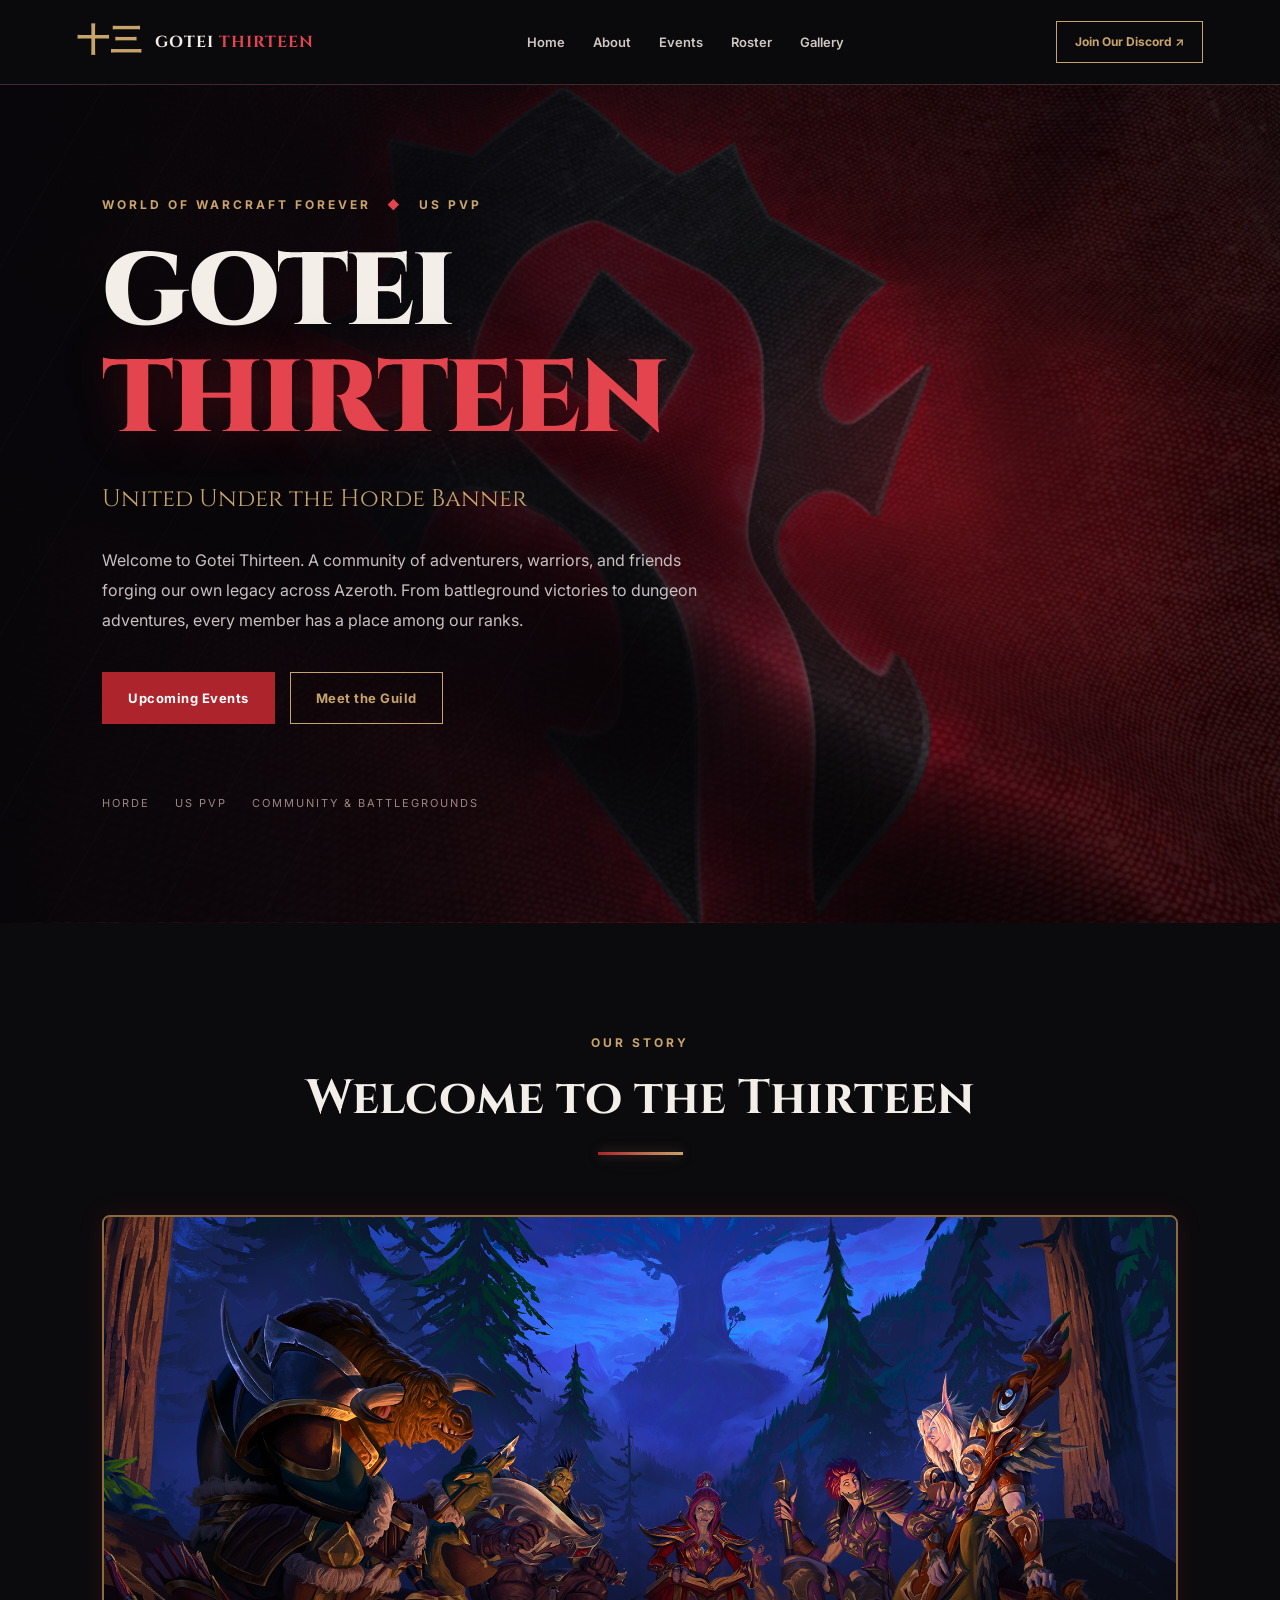
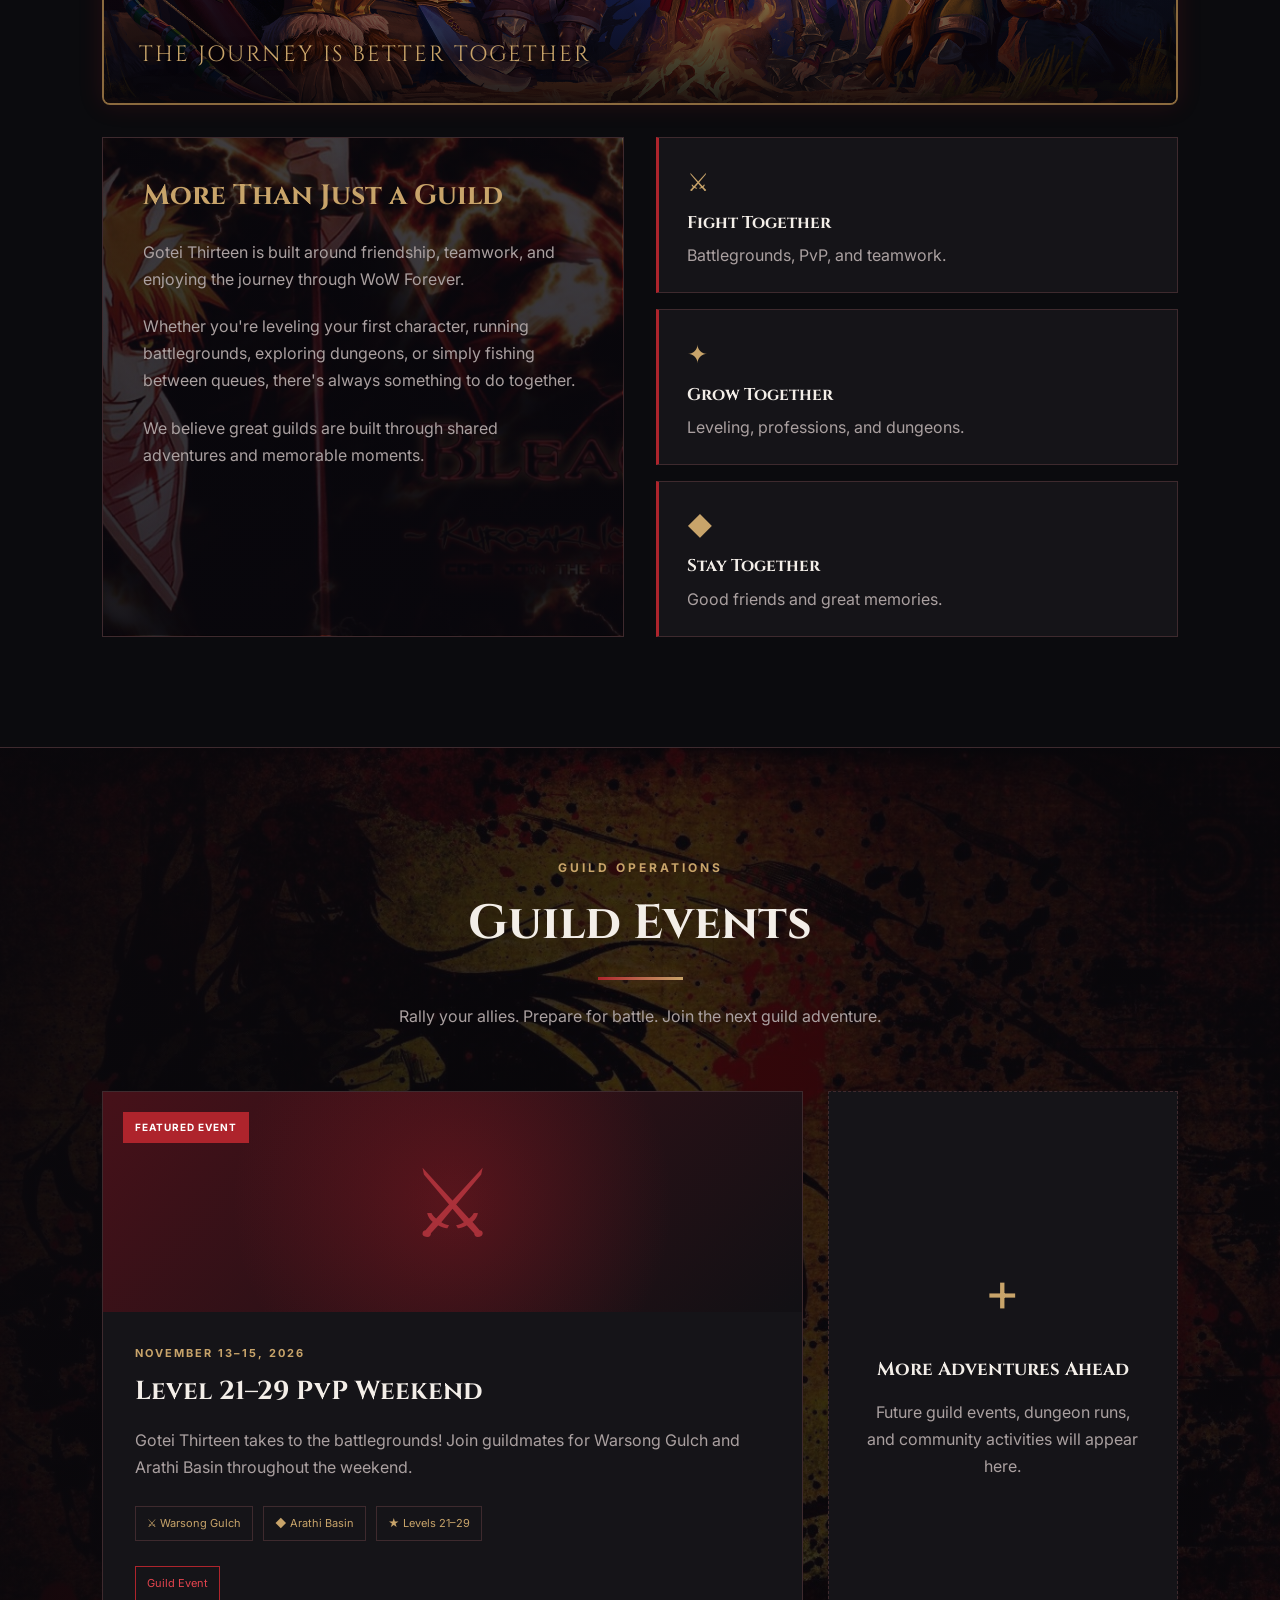
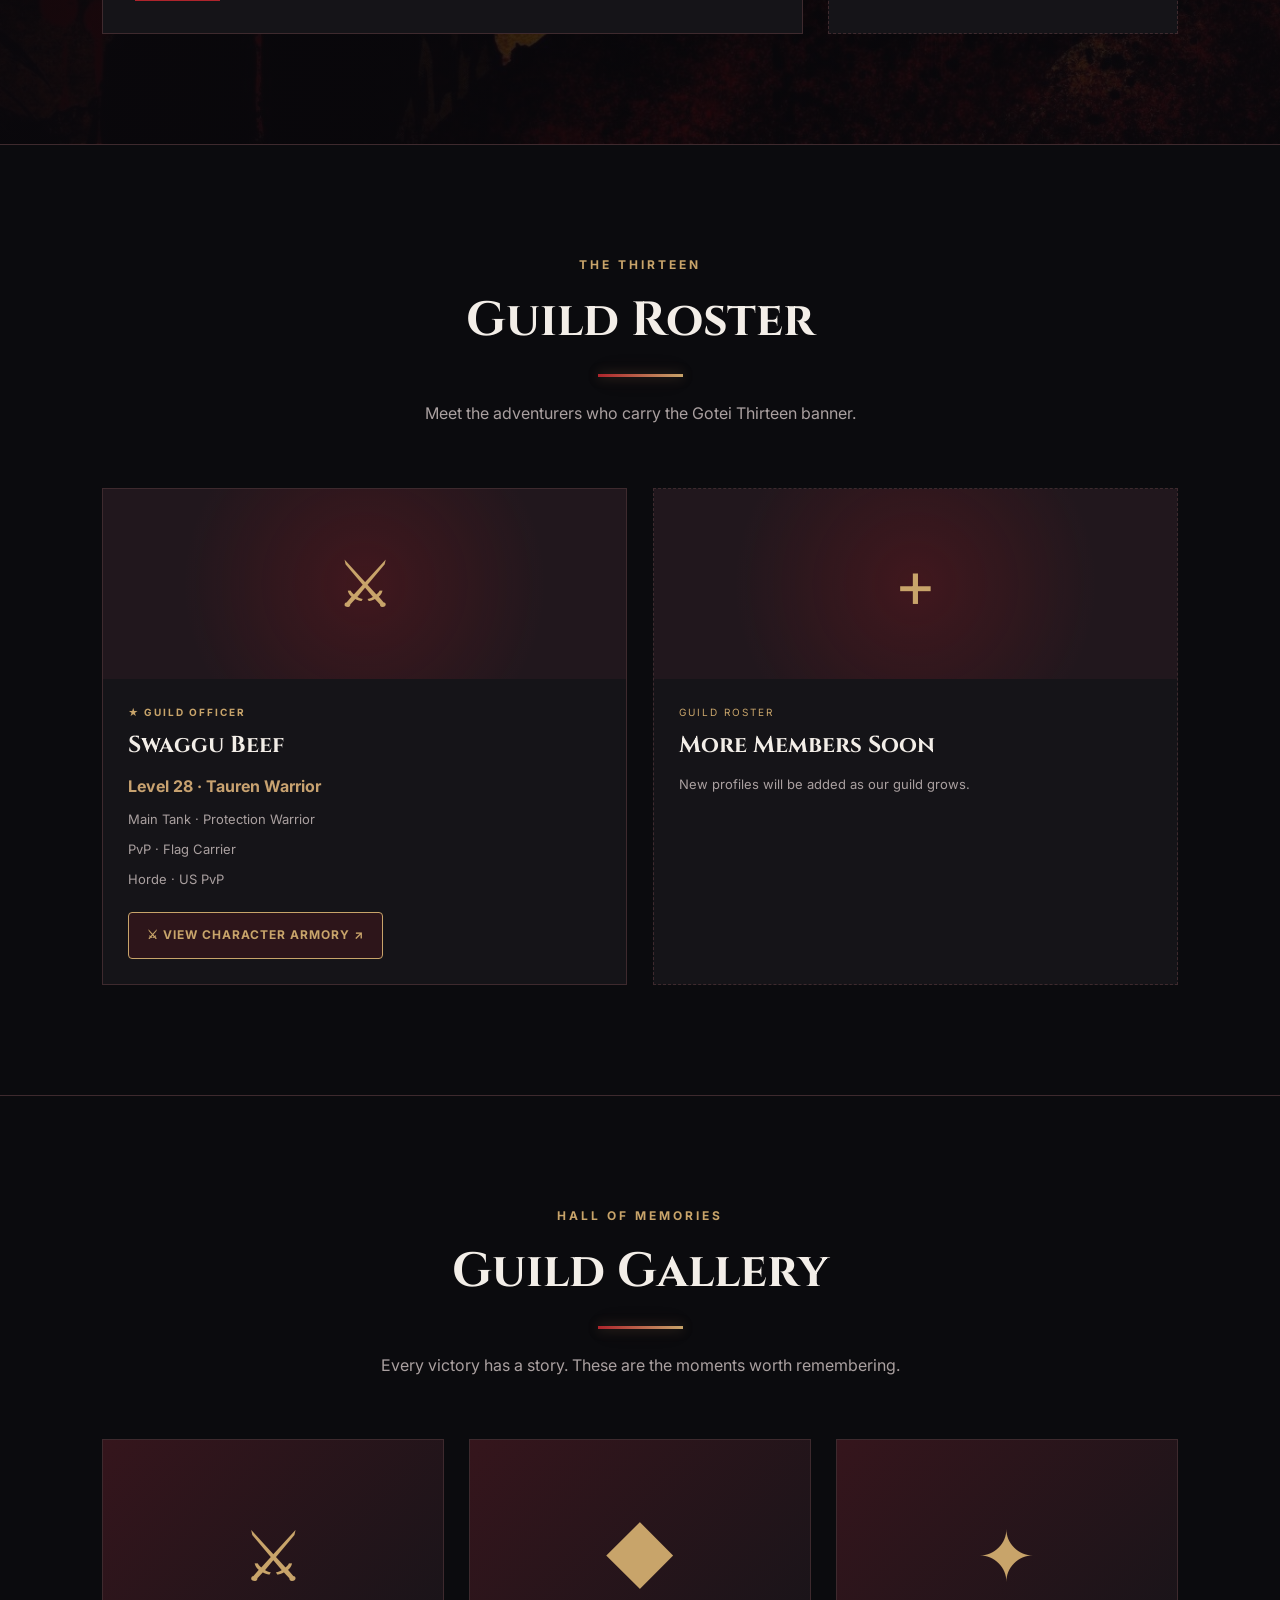
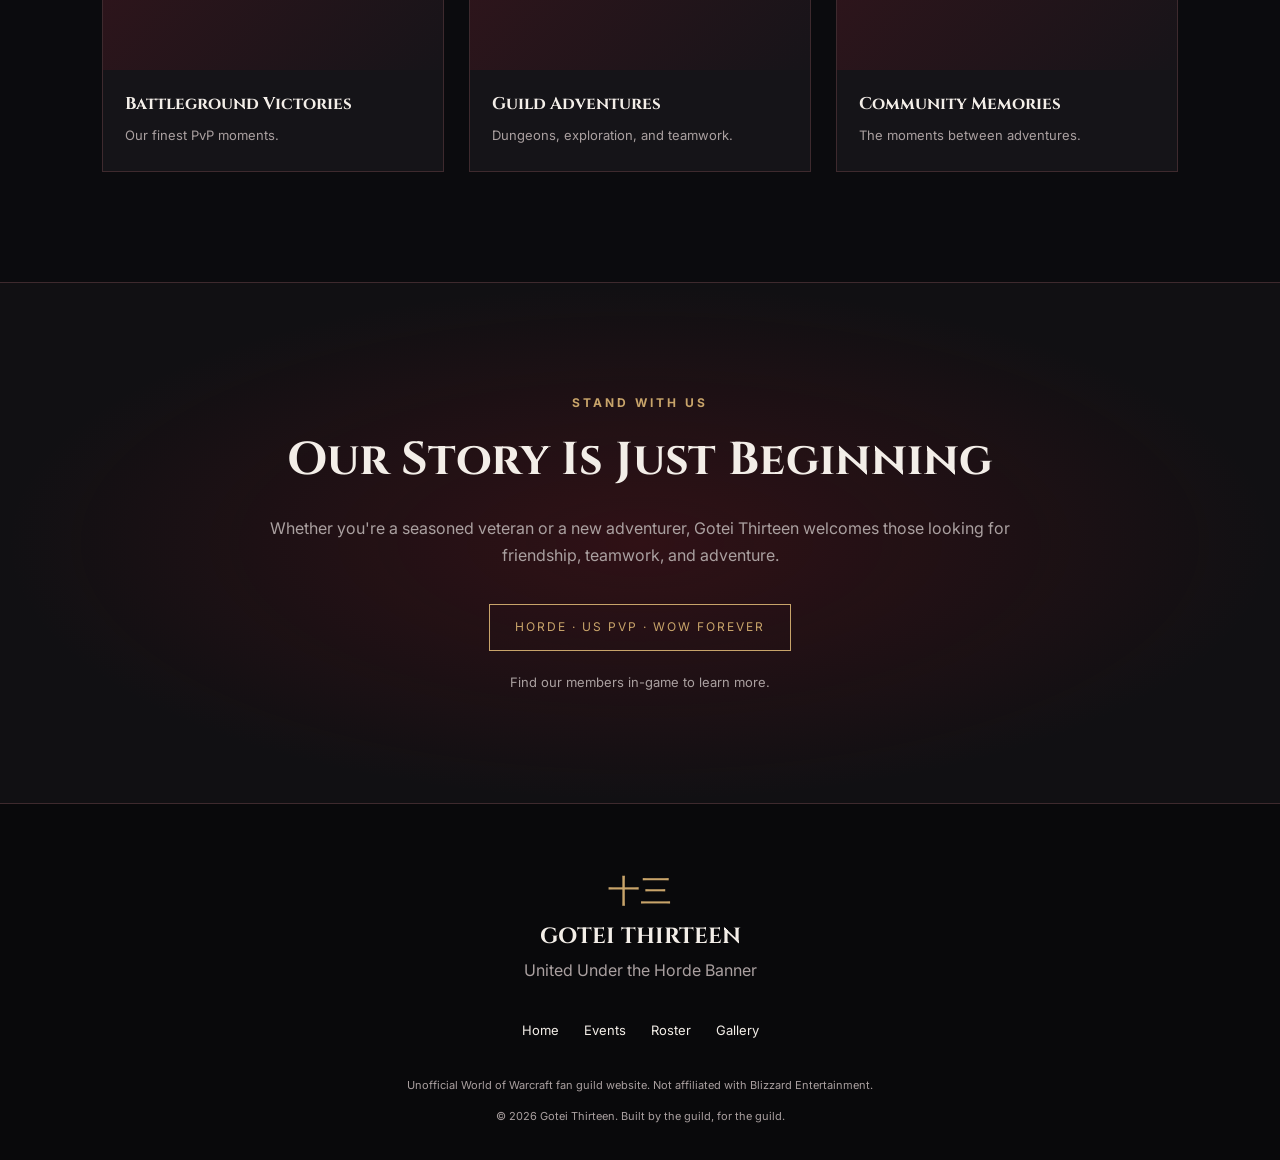
==== index.html @ 7c1036f2 "Initial Gotei Thirteen website prototype" ====
<!DOCTYPE html>
<html lang="en">
<head>
    <meta charset="UTF-8">
    <meta name="viewport" content="width=device-width, initial-scale=1.0">

    <title>Gotei Thirteen | WoW Forever Horde Guild</title>
    <meta name="description"
          content="Gotei Thirteen - a Horde community guild on WoW Forever US PvP.">

    <!-- Our custom styles -->
    <link rel="stylesheet" href="style.css">

    <!-- Our JavaScript -->
    <script src="script.js" defer></script>
</head>

<body>

    <!-- =========================
         NAVIGATION
    ========================== -->
    <header class="site-header">
        <nav class="navbar" aria-label="Main navigation">

            <a href="#home" class="guild-logo">
                <span class="logo-symbol">十三</span>
                <span>GOTEI <strong>THIRTEEN</strong></span>
            </a>

            <div class="nav-links">
                <a href="#home">Home</a>
                <a href="#about">About</a>
                <a href="#events">Events</a>
                <a href="#roster">Roster</a>
                <a href="#gallery">Gallery</a>
            </div>

           
<!-- Gotei Thirteen Discord invite -->
<a
    href="https://discord.gg/TaR9vDCaCD"
    class="nav-button"
    target="_blank"
    rel="noopener noreferrer"
>
    Join Our Discord ↗
</a>


        </nav>
    </header>


    <main>

        <!-- =========================
             HERO / WELCOME
        ========================== -->
        <section id="home" class="hero">

            <div class="hero-background"></div>
            <div class="hero-character"></div>

            <div class="hero-content">
                <p class="eyebrow">
                    WORLD OF WARCRAFT FOREVER
                    <span class="separator">◆</span>
                    US PVP
                </p>

                <h1>
                    GOTEI
                    <span>THIRTEEN</span>
                </h1>

                <p class="hero-subtitle">
                    United Under the Horde Banner
                </p>

                <p class="hero-description">
                    Welcome to Gotei Thirteen.

                    A community of adventurers, warriors,
                    and friends forging our own legacy
                    across Azeroth.

                    From battleground victories to dungeon
                    adventures, every member has a place
                    among our ranks.
                </p>

                <div class="hero-actions">
                    <a href="#events" class="button button-primary">
                        Upcoming Events
                    </a>

                    <a href="#roster" class="button button-outline">
                        Meet the Guild
                    </a>
                </div>

                <div class="hero-meta">
                    <span>HORDE</span>
                    <span>US PVP</span>
                    <span>COMMUNITY & BATTLEGROUNDS</span>
                </div>
            </div>

          

        </section>


        <!-- =========================
             ABOUT THE GUILD
        ========================== -->
        <section id="about" class="section about-section">

            <div class="section-heading">
                <p class="eyebrow">OUR STORY</p>
                <h2>Welcome to the Thirteen</h2>
                <div class="heading-line"></div>
            </div>

            <div class="about-layout">



<!-- Interactive Guild Artwork -->
<div class="about-artwork">

    <!-- Default image -->
    <img
        src="assets/images/guild-campfire.png"
        alt="Adventurers gathered around a campfire"
        class="artwork-default"
    >

    <!-- Image shown on hover -->
    <img
        src="assets/images/horde-warchief-throne.jpg"
        alt="Horde Warchief seated upon his throne"
        class="artwork-hover"
    >

    <
<!-- Guild motto changes when hovering over artwork -->
<div class="artwork-caption">

    <!-- Campfire message -->
    <span class="caption-default">
        THE JOURNEY IS BETTER TOGETHER
    </span>

    <!-- Warchief message -->
    <span class="caption-hover">
        ONE GUILD. ONE GOAL. BRING GLORY TO THE HORDE!
    </span>

</div>


</div>


                <div class="about-text">
                    <h3>More Than Just a Guild</h3>

                    <p>
                        Gotei Thirteen is built around
                        friendship, teamwork, and enjoying
                        the journey through WoW Forever.
                    </p>

                    <p>
                        Whether you're leveling your first
                        character, running battlegrounds,
                        exploring dungeons, or simply
                        fishing between queues, there's
                        always something to do together.
                    </p>

                    <p>
                        We believe great guilds are built
                        through shared adventures and
                        memorable moments.
                    </p>
                </div>

                <div class="guild-values">
                    <article class="value-card">
                        <span class="value-icon">⚔</span>
                        <h4>Fight Together</h4>
                        <p>Battlegrounds, PvP, and teamwork.</p>
                    </article>

                    <article class="value-card">
                        <span class="value-icon">✦</span>
                        <h4>Grow Together</h4>
                        <p>Leveling, professions, and dungeons.</p>
                    </article>

                    <article class="value-card">
                        <span class="value-icon">◆</span>
                        <h4>Stay Together</h4>
                        <p>Good friends and great memories.</p>
                    </article>
                </div>

            </div>
        </section>


        <!-- =========================
             GUILD EVENTS
        ========================== -->
        <section id="events" class="section events-section">

            <div class="section-heading">
                <p class="eyebrow">GUILD OPERATIONS</p>
                <h2>Guild Events</h2>
                <div class="heading-line"></div>

                <p>
                    Rally your allies. Prepare for battle.
                    Join the next guild adventure.
                </p>
            </div>

            <div class="events-grid">

                <article class="event-card featured-event">

                    <div class="event-image">
                        <span class="event-tag">FEATURED EVENT</span>
                        <span class="event-symbol">⚔</span>
                    </div>

                    <div class="event-details">
                        <p class="event-date">
                            NOVEMBER 13–15, 2026
                        </p>

                        <h3>Level 21–29 PvP Weekend</h3>

                        <p>
                            Gotei Thirteen takes to the
                            battlegrounds! Join guildmates
                            for Warsong Gulch and
                            Arathi Basin throughout
                            the weekend.
                        </p>

                        <div class="event-info">
                            <span>⚔ Warsong Gulch</span>
                            <span>◆ Arathi Basin</span>
                            <span>★ Levels 21–29</span>
                        </div>

                        <span class="event-status">
                            Guild Event
                        </span>
                    </div>

                </article>

                <article class="event-card future-event">
                    <div class="future-event-content">
                        <span class="future-icon">+</span>
                        <h3>More Adventures Ahead</h3>

                        <p>
                            Future guild events, dungeon
                            runs, and community activities
                            will appear here.
                        </p>
                    </div>
                </article>

            </div>
        </section>


        <!-- =========================
             GUILD ROSTER
        ========================== -->
        <section id="roster" class="section roster-section">

            <div class="section-heading">
                <p class="eyebrow">THE THIRTEEN</p>
                <h2>Guild Roster</h2>
                <div class="heading-line"></div>

                <p>
                    Meet the adventurers who carry
                    the Gotei Thirteen banner.
                </p>
            </div>

            <div class="roster-grid" id="roster-grid">

                
<!-- ======================================
     GUILD ROSTER - SWAGGU BEEF
====================================== -->

<article class="member-card warrior">

    <!-- Character portrait -->
    <div class="member-portrait">
        <span class="class-symbol">⚔</span>
    </div>

    <!-- Character information -->
    <div class="member-details">

        <!-- Guild rank -->
        <p class="member-rank">
            ★ GUILD OFFICER
        </p>

        <!-- Character name -->
        <h3>Swaggu Beef</h3>

        <!-- Character class -->
        <p class="member-class">
            Level 28 · Tauren Warrior
        </p>

        <!-- Guild role -->
        <p class="member-role">
            Main Tank · Protection Warrior
        </p>

        <!-- PvP specialty -->
        <p class="member-role">
            PvP · Flag Carrier
        </p>

        <!-- Server information -->
        <p class="member-server">
            Horde · US PvP
        </p>

        <!-- Official WoW Forever Armory -->
        <a
            href="https://worldofwarcraft.blizzard.com/en-us/forever/us/armory/character/swaggu-beef/"
            target="_blank"
            rel="noopener noreferrer"
            class="armory-button"
            aria-label="View Swaggu Beef on the WoW Forever Armory"
        >
            ⚔ View Character Armory ↗
        </a>

    </div>

</article>

                <!-- More guild members go here -->

                <article class="member-card placeholder-card">
                    <div class="member-portrait">
                        <span class="class-symbol">+</span>
                    </div>

                    <div class="member-details">
                        <p class="member-rank">GUILD ROSTER</p>
                        <h3>More Members Soon</h3>

                        <p class="member-role">
                            New profiles will be added
                            as our guild grows.
                        </p>
                    </div>
                </article>

            </div>
        </section>


        <!-- =========================
             SCREENSHOT GALLERY
        ========================== -->
        <section id="gallery" class="section gallery-section">

            <div class="section-heading">
                <p class="eyebrow">HALL OF MEMORIES</p>
                <h2>Guild Gallery</h2>
                <div class="heading-line"></div>

                <p>
                    Every victory has a story.
                    These are the moments worth remembering.
                </p>
            </div>

            <div class="gallery-grid">

                <div class="gallery-item">
                    <div class="gallery-placeholder">⚔</div>
                    <h3>Battleground Victories</h3>
                    <p>Our finest PvP moments.</p>
                </div>

                <div class="gallery-item">
                    <div class="gallery-placeholder">◆</div>
                    <h3>Guild Adventures</h3>
                    <p>Dungeons, exploration, and teamwork.</p>
                </div>

                <div class="gallery-item">
                    <div class="gallery-placeholder">✦</div>
                    <h3>Community Memories</h3>
                    <p>The moments between adventures.</p>
                </div>

            </div>
        </section>


        <!-- =========================
             COMMUNITY / JOIN
        ========================== -->
        <section id="community" class="community-section">

            <div class="community-content">

                <p class="eyebrow">STAND WITH US</p>

                <h2>Our Story Is Just Beginning</h2>

                <p>
                    Whether you're a seasoned veteran or
                    a new adventurer, Gotei Thirteen
                    welcomes those looking for
                    friendship, teamwork, and adventure.
                </p>

                <div class="community-badge">
                    HORDE · US PVP · WOW FOREVER
                </div>

                <p class="community-note">
                    Find our members in-game to learn more.
                </p>

            </div>
        </section>

    </main>


    <!-- =========================
         FOOTER
    ========================== -->
    <footer class="site-footer">

        <div class="footer-brand">
            <span class="logo-symbol">十三</span>
            <h3>GOTEI THIRTEEN</h3>
            <p>United Under the Horde Banner</p>
        </div>

        <div class="footer-links">
            <a href="#home">Home</a>
            <a href="#events">Events</a>
            <a href="#roster">Roster</a>
            <a href="#gallery">Gallery</a>
        </div>

        <p class="footer-disclaimer">
            Unofficial World of Warcraft fan guild website.
            Not affiliated with Blizzard Entertainment.
        </p>

        <p class="copyright">
            &copy; <span id="current-year">2026</span>
            Gotei Thirteen.
            Built by the guild, for the guild.
        </p>

    </footer>

</body>
</html>
---- style.css ----
/* =========================================
   GOTEI THIRTEEN — WEBSITE STYLES
   Classic Horde x Anime-inspired design
========================================= */

@import url('https://fonts.googleapis.com/css2?family=Cinzel:wght@400;600;700;900&family=Inter:wght@400;500;600;700&display=swap');

/* COLOR VARIABLES */
:root {
    --background: #0b0b0e;
    --surface: #151418;
    --surface-light: #201b20;
    --red: #ae242c;
    --red-bright: #e3444e;
    --red-dark: #4c1119;
    --gold: #c8a46a;
    --text: #f3eee8;
    --muted: #aaa0a0;
    --border: #3e2a2e;
}

* {
    margin: 0;
    padding: 0;
    box-sizing: border-box;
}

html {
    scroll-behavior: smooth;
    scroll-padding-top: 90px;
}

body {
    background: var(--background);
    color: var(--text);
    font-family: 'Inter', sans-serif;
    line-height: 1.7;
    overflow-x: hidden;
}

a {
    text-decoration: none;
    color: inherit;
}

h1, h2, h3, h4 {
    font-family: 'Cinzel', serif;
    line-height: 1.3;
}

p {
    color: var(--muted);
}

::selection {
    background: var(--red);
    color: white;
}

/* =========================================
   NAVIGATION
========================================= */

.site-header {
    position: sticky;
    top: 0;
    z-index: 100;
    background: rgba(11, 11, 14, 0.94);
    border-bottom: 1px solid var(--border);
    backdrop-filter: blur(14px);
}

.navbar {
    max-width: 1400px;
    margin: auto;
    min-height: 80px;
    padding: 15px 6%;
    display: flex;
    justify-content: space-between;
    align-items: center;
    gap: 25px;
}

.guild-logo {
    display: flex;
    align-items: center;
    gap: 12px;
    font-family: 'Cinzel', serif;
    font-weight: 700;
    letter-spacing: 1px;
    white-space: nowrap;
}

.guild-logo strong {
    color: var(--red-bright);
}

.logo-symbol {
    color: var(--gold);
    font-size: 32px;
}

.nav-links {
    display: flex;
    gap: 28px;
}

.nav-links a {
    font-size: 13px;
    font-weight: 600;
    color: #d1c7c4;
    transition: color 0.2s;
}

.nav-links a:hover,
.footer-links a:hover {
    color: var(--red-bright);
}

.nav-button {
    border: 1px solid var(--gold);
    color: var(--gold);
    padding: 10px 18px;
    font-size: 12px;
    font-weight: 700;
    transition: 0.2s;
    white-space: nowrap;
}

.nav-button:hover {
    background: var(--gold);
    color: #111;
}

/* =========================================
   HERO SECTION
========================================= */

.hero {
    min-height: 780px;
    position: relative;
    display: flex;
    align-items: center;
    padding: 110px 8%;
    isolation: isolate;
    overflow: hidden;
}

.hero-background {
    position: absolute;
    inset: 0;
    z-index: -2;
    background:
        radial-gradient(
            ellipse at 80% 45%,
            rgba(130, 19, 28, 0.28),
            transparent 50%
        ),
        linear-gradient(
            120deg,
            #100e13 10%,
            #2d1019 60%,
            #0a090c 100%
        );
}

.hero-background::after {
    content: "";
    position: absolute;
    inset: 0;
    background: repeating-linear-gradient(
        120deg,
        transparent 0,
        transparent 90px,
        rgba(255,255,255,0.015) 91px,
        transparent 92px
    );
}

/* Future character silhouette container */
.hero-character {
    position: absolute;
    right: 0;
    bottom: 0;
    width: 48%;
    height: 100%;
    opacity: 0.14;
    pointer-events: none;
    background: radial-gradient(
        ellipse at center,
        rgba(225, 38, 48, 0.5),
        transparent 65%
    );
    z-index: -1;
}

.hero-content {
    width: 100%;
    max-width: 800px;
    position: relative;
}

.eyebrow {
    color: var(--gold);
    font-size: 12px;
    font-weight: 700;
    letter-spacing: 3px;
    text-transform: uppercase;
}

.separator {
    color: var(--red-bright);
    padding: 0 10px;
}

.hero h1 {
    font-size: clamp(58px, 8vw, 118px);
    font-weight: 900;
    line-height: 1.05;
    margin: 24px 0;
    letter-spacing: -2px;
}

.hero h1 span {
    display: block;
    color: var(--red-bright);
    text-shadow: 0 0 45px rgba(170, 25, 35, 0.35);
}

.hero-subtitle {
    font-family: 'Cinzel', serif;
    font-size: clamp(17px, 2vw, 24px);
    color: var(--gold);
    margin-bottom: 25px;
}

.hero-description {
    max-width: 620px;
    font-size: 16px;
    line-height: 1.9;
    color: #c9bfc0;
}

.hero-actions {
    display: flex;
    flex-wrap: wrap;
    gap: 15px;
    margin-top: 36px;
}

.button {
    display: inline-block;
    padding: 14px 25px;
    font-weight: 700;
    font-size: 13px;
    letter-spacing: 0.5px;
    transition: all 0.25s;
}

.button-primary {
    background: var(--red);
    color: white;
    border: 1px solid var(--red);
}

.button-primary:hover {
    background: var(--red-bright);
    transform: translateY(-3px);
}

.button-outline {
    border: 1px solid var(--gold);
    color: var(--gold);
}

.button-outline:hover {
    background: var(--gold);
    color: #111;
    transform: translateY(-3px);
}

.hero-meta {
    display: flex;
    flex-wrap: wrap;
    gap: 25px;
    margin-top: 70px;
    font-size: 11px;
    letter-spacing: 2px;
    color: #9e8585;
}

.hero-scroll {
    position: absolute;
    bottom: 30px;
    right: 6%;
    font-size: 10px;
    letter-spacing: 2px;
    color: var(--gold);
}

/* =========================================
   GLOBAL SECTIONS
========================================= */

.section {
    padding: 110px 8%;
    max-width: 1600px;
    margin: auto;
}

.section-heading {
    text-align: center;
    max-width: 750px;
    margin: 0 auto 60px;
}

.section-heading h2 {
    font-size: clamp(30px, 4vw, 48px);
    margin: 15px 0;
}

.heading-line {
    width: 85px;
    height: 3px;
    margin: 22px auto;
    background: linear-gradient(
        to right,
        var(--red),
        var(--gold)
    );
}

.section-heading > p:last-child {
    line-height: 1.8;
}

/* =========================================
   ABOUT
========================================= */

.about-layout {
    display: grid;
    grid-template-columns: 1fr 1fr;
    gap: 65px;
    align-items: center;
}

.about-text h3 {
    font-size: 28px;
    color: var(--gold);
    margin-bottom: 24px;
}

.about-text p {
    margin-bottom: 20px;
}

.guild-values {
    display: grid;
    gap: 16px;
}

.value-card {
    background: var(--surface);
    border: 1px solid var(--border);
    border-left: 3px solid var(--red);
    padding: 23px 28px;
    transition: 0.2s;
}

.value-card:hover {
    background: var(--surface-light);
    transform: translateX(5px);
}

.value-icon {
    color: var(--gold);
    font-size: 25px;
}

.value-card h4 {
    margin: 8px 0;
    font-size: 17px;
}

/* =========================================
   EVENTS
========================================= */

.events-section {
    border-top: 1px solid var(--border);
}

.events-grid {
    display: grid;
    grid-template-columns: 2fr 1fr;
    gap: 25px;
}

.event-card {
    overflow: hidden;
    border: 1px solid var(--border);
    background: var(--surface);
    transition: 0.25s;
}

.event-card:hover {
    border-color: var(--red);
    transform: translateY(-4px);
}

.event-image {
    min-height: 220px;
    display: flex;
    justify-content: center;
    align-items: center;
    position: relative;
    background:
        radial-gradient(
            circle,
            rgba(190,30,40,0.3),
            transparent 60%
        ),
        linear-gradient(135deg, #461119, #111014);
}

.event-symbol {
    font-size: 95px;
    color: var(--red-bright);
    opacity: 0.6;
}

.event-tag {
    position: absolute;
    top: 20px;
    left: 20px;
    background: var(--red);
    padding: 7px 12px;
    font-size: 10px;
    font-weight: 700;
    letter-spacing: 1px;
    color: white;
}

.event-details {
    padding: 32px;
}

.event-date {
    color: var(--gold);
    font-size: 11px;
    letter-spacing: 2px;
    font-weight: 700;
}

.event-details h3 {
    margin: 12px 0 18px;
    font-size: 26px;
}

.event-info {
    display: flex;
    flex-wrap: wrap;
    gap: 10px;
    margin: 25px 0;
}

.event-info span,
.event-status {
    display: inline-block;
    padding: 7px 11px;
    border: 1px solid var(--border);
    color: var(--gold);
    font-size: 11px;
}

.event-status {
    border-color: var(--red);
    color: var(--red-bright);
}

.future-event {
    min-height: 350px;
    display: flex;
    align-items: center;
    justify-content: center;
    text-align: center;
    padding: 35px;
    border-style: dashed;
}

.future-icon {
    display: block;
    font-size: 55px;
    color: var(--gold);
    margin-bottom: 20px;
}

.future-event h3 {
    margin-bottom: 16px;
}

/* =========================================
   ROSTER
========================================= */

.roster-section {
    border-top: 1px solid var(--border);
}

.roster-grid {
    display: grid;
    grid-template-columns: repeat(
        auto-fit,
        minmax(min(100%, 290px), 1fr)
    );
    gap: 25px;
}

.member-card {
    background: var(--surface);
    border: 1px solid var(--border);
    overflow: hidden;
    transition: 0.25s;
}

.member-card:hover {
    border-color: var(--gold);
    transform: translateY(-5px);
}

.member-portrait {
    height: 190px;
    display: flex;
    align-items: center;
    justify-content: center;
    background:
        radial-gradient(
            circle,
            rgba(160,24,30,0.25),
            transparent 65%
        ),
        #21171d;
}

.class-symbol {
    font-size: 65px;
    color: var(--gold);
}

.member-details {
    padding: 25px;
}

.member-rank {
    font-size: 10px;
    letter-spacing: 2px;
    color: var(--gold);
    margin-bottom: 10px;
}

.member-details h3 {
    font-size: 23px;
    margin-bottom: 12px;
}

.member-class {
    color: #c8a270;
    font-weight: 700;
}

.member-role,
.member-server {
    font-size: 13px;
    margin-top: 8px;
}

.armory-pending {
    display: inline-block;
    margin-top: 22px;
    padding-top: 15px;
    border-top: 1px solid var(--border);
    color: var(--red-bright);
    font-size: 12px;
}

.placeholder-card {
    border-style: dashed;
}

/* =========================================
   GALLERY
========================================= */

.gallery-section {
    border-top: 1px solid var(--border);
}

.gallery-grid {
    display: grid;
    grid-template-columns: repeat(3, 1fr);
    gap: 25px;
}

.gallery-item {
    background: var(--surface);
    border: 1px solid var(--border);
    padding-bottom: 25px;
    overflow: hidden;
}

.gallery-placeholder {
    height: 230px;
    display: flex;
    justify-content: center;
    align-items: center;
    font-size: 70px;
    color: var(--gold);
    background: linear-gradient(
        135deg,
        #35151c,
        #171419
    );
    transition: 0.3s;
}

.gallery-item:hover .gallery-placeholder {
    background: #511920;
}

.gallery-item h3 {
    font-size: 17px;
    margin: 23px 22px 8px;
}

.gallery-item p {
    margin: 0 22px;
    font-size: 13px;
}

/* =========================================
   COMMUNITY
========================================= */

.community-section {
    padding: 110px 8%;
    text-align: center;
    border-top: 1px solid var(--border);
    border-bottom: 1px solid var(--border);
    background:
        radial-gradient(
            ellipse at center,
            rgba(139, 20, 30, 0.25),
            transparent 70%
        ),
        #111013;
}

.community-content {
    max-width: 750px;
    margin: auto;
}

.community-content h2 {
    margin: 18px 0 24px;
    font-size: clamp(30px, 4vw, 46px);
}

.community-badge {
    display: inline-block;
    border: 1px solid var(--gold);
    color: var(--gold);
    padding: 12px 25px;
    margin: 35px 0 20px;
    font-size: 12px;
    letter-spacing: 2px;
}

.community-note {
    font-size: 13px;
}

/* =========================================
   FOOTER
========================================= */

.site-footer {
    padding: 60px 8% 35px;
    background: #09090b;
    text-align: center;
}

.footer-brand h3 {
    font-size: 22px;
    margin: 5px 0;
}

.footer-links {
    display: flex;
    justify-content: center;
    flex-wrap: wrap;
    gap: 25px;
    margin: 35px 0;
}

.footer-links a {
    font-size: 13px;
    transition: 0.2s;
}

.footer-disclaimer,
.copyright {
    font-size: 11px;
    margin-top: 12px;
}

/* =========================================
   RESPONSIVE DESIGN
========================================= */

@media (max-width: 900px) {
    .navbar {
        flex-wrap: wrap;
        justify-content: center;
    }

    .nav-links {
        justify-content: center;
        flex-wrap: wrap;
        gap: 15px;
    }

    .hero {
        min-height: 650px;
    }

    .about-layout,
    .events-grid {
        grid-template-columns: 1fr;
    }

    .gallery-grid {
        grid-template-columns: repeat(2, 1fr);
    }
}

@media (max-width: 600px) {
    .navbar {
        padding: 15px;
    }

    .nav-links {
        gap: 12px;
    }

    .nav-links a {
        font-size: 12px;
    }

    .hero {
        padding: 100px 6% 80px;
        min-height: 650px;
    }

    .hero h1 {
        font-size: clamp(48px, 12vw, 72px);
        word-break: normal;
    }

    .hero-meta {
        margin-top: 40px;
        gap: 12px;
    }

    .section {
        padding: 70px 6%;
    }

    .gallery-grid {
        grid-template-columns: 1fr;
    }

    .hero-scroll {
        display: none;
    }
}

@media (prefers-reduced-motion: reduce) {
    html {
        scroll-behavior: auto;
    }

    *, *::before, *::after {
        transition-duration: 0.01ms !important;
    }
}



/* ======================================
   GOTEI THIRTEEN — CUSTOM HORDE ARTWORK
====================================== */

.hero-background {
    background-image:
        linear-gradient(
            90deg,
            rgba(8, 6, 10, 0.97) 0%,
            rgba(8, 6, 10, 0.83) 35%,
            rgba(15, 5, 9, 0.22) 100%
        ),
        url("assets/images/horde-banner.jpg");

    background-size: cover;
    background-position: 65% center;
    background-repeat: no-repeat;
}




/* ======================================
   GUILD EVENTS — BLEACH BACKGROUND
====================================== */

.events-section {
    position: relative;
    max-width: none;
    background-image:
        linear-gradient(
            90deg,
            rgba(10, 8, 12, 0.95) 0%,
            rgba(10, 8, 12, 0.80) 50%,
            rgba(10, 8, 12, 0.88) 100%
        ),
        url("assets/images/bleach-shadow-warrior.jpg");

    background-size: cover;
    background-position: center;
    background-repeat: no-repeat;
}

/* Keep event content contained */
.events-section > * {
    max-width: 1350px;
    margin-left: auto;
    margin-right: auto;
}


/* ======================================
   ABOUT SECTION — CAMPFIRE ARTWORK
====================================== */

.about-layout {
    display: grid;
    grid-template-columns: 1fr 1fr;
    gap: 32px;
    align-items: start;
}

.about-artwork {
    grid-column: 1 / -1;
    position: relative;
    overflow: hidden;
    border: 1px solid var(--border);
    border-radius: 4px;
}

.about-artwork img {
    display: block;
    width: 100%;
    max-height: 490px;
    object-fit: cover;
    object-position: center;
    transition: transform 0.6s ease;
}

.about-artwork:hover img {
    transform: scale(1.035);
}

.about-artwork::after {
    content: "";
    position: absolute;
    inset: 0;
    background: linear-gradient(
        to top,
        rgba(7, 6, 10, 0.9),
        transparent 50%
    );
    pointer-events: none;
}

.artwork-caption {
    position: absolute;
    bottom: 30px;
    left: 35px;
    z-index: 2;
    color: var(--gold);
    font-family: 'Cinzel', serif;
    font-size: clamp(14px, 2vw, 22px);
    letter-spacing: 2px;
}

@media (max-width: 768px) {
    .about-layout {
        grid-template-columns: 1fr;
    }

    .about-artwork {
        grid-column: 1;
    }

    .artwork-caption {
        left: 20px;
        bottom: 20px;
    }
}


/* ======================================
   INTERACTIVE GUILD ARTWORK
====================================== */

.about-artwork {
    position: relative;
    height: 490px;
    overflow: hidden;

    border: 2px solid #8b6a3e;
    border-radius: 8px;

    box-shadow:
        0 0 25px rgba(180, 30, 40, 0.15),
        inset 0 0 15px rgba(0, 0, 0, 0.5);

    transition:
        border-color 0.4s ease,
        box-shadow 0.4s ease;
}

/* Both images fill the same space */
.about-artwork img {
    position: absolute;
    inset: 0;
    width: 100%;
    height: 100%;

    object-fit: cover;
    object-position: center;

    transition:
        opacity 0.65s ease,
        transform 1s ease;
}

/* Campfire visible normally */
.artwork-default {
    opacity: 1;
}

/* Warchief hidden normally */
.artwork-hover {
    opacity: 0;
}

/* When cursor enters the artwork */
.about-artwork:hover {
    border-color: #e0b86a;

    box-shadow:
        0 0 35px rgba(220, 65, 45, 0.35);
}

/* Crossfade to the Warchief */
.about-artwork:hover .artwork-default {
    opacity: 0;
    transform: scale(1.08);
}

.about-artwork:hover .artwork-hover {
    opacity: 1;
    transform: scale(1.08);
}

/* Keep caption above both pictures */
.artwork-caption {
    z-index: 3;
    pointer-events: none;
}

/* Mobile adjustments */
@media (max-width: 768px) {
    .about-artwork {
        height: 320px;
    }
}

@media (prefers-reduced-motion: reduce) {
    .about-artwork,
    .about-artwork img {
        transition: none;
    }
}



/* =========================================
   GUILD MOTTO — HOVER TRANSITION
========================================= */

/* Caption container */
.artwork-caption {
    position: absolute;
    bottom: 30px;
    left: 35px;
    right: 35px;
    z-index: 3;
    pointer-events: none;

    font-family: 'Cinzel', serif;
    font-size: clamp(14px, 2vw, 22px);
    letter-spacing: 2px;
    color: var(--gold);
    text-shadow: 0 3px 12px #000;
}

/* Stack both messages in the same place */
.artwork-caption span {
    display: block;
    grid-area: 1 / 1;
    transition: opacity 0.5s ease;
}

.artwork-caption {
    display: grid;
}

/* Default campfire message */
.caption-default {
    opacity: 1;
}

/* Hidden Warchief message */
.caption-hover {
    opacity: 0;
}

/* Swap text when hovered */
.about-artwork:hover .caption-default {
    opacity: 0;
}

.about-artwork:hover .caption-hover {
    opacity: 1;
}

/* Mobile adjustments */
@media (max-width: 600px) {
    .artwork-caption {
        left: 20px;
        right: 20px;
        bottom: 20px;
        font-size: 13px;
        letter-spacing: 1px;
    }
}

@media (prefers-reduced-motion: reduce) {
    .artwork-caption span {
        transition: none;
    }
}


/* =========================================
   ABOUT US — ICHIGO BACKGROUND
========================================= */

.about-text {
    position: relative;
    isolation: isolate;
    padding: 40px;
    border: 1px solid var(--border);
    background: #111014;
    overflow: hidden;
    min-height: 100%;
}

/* Bleach artwork behind the text */
.about-text::before {
    content: "";
    position: absolute;
    inset: 0;
    z-index: -1;

    background-image:
        linear-gradient(
            90deg,
            rgba(12, 10, 14, 0.92) 0%,
            rgba(12, 10, 14, 0.78) 55%,
            rgba(12, 10, 14, 0.65) 100%
        ),
        url("assets/images/bleach-ichigo-hollow.jpg");

    background-size: cover;
    background-position: 30% center;
    background-repeat: no-repeat;

    opacity: 0.65;
    transition: opacity 0.5s ease,
                transform 0.7s ease;
}

/* Bring artwork forward slightly on hover */
.about-text:hover::before {
    opacity: 0.9;
    transform: scale(1.04);
}

/* Keep text above the artwork */
.about-text h3,
.about-text p {
    position: relative;
    z-index: 1;
}

/* Mobile adjustments */
@media (max-width: 768px) {
    .about-text {
        padding: 25px;
    }

    .about-text::before {
        background-position: 25% center;
    }
}


/* =========================================
   BLEACH BACKGROUND HOVER TRANSITION
   Hollow Ichigo -> Cosmic Ichigo
========================================= */

/* Keep both images inside the About text panel */
.about-text {
    position: relative;
    isolation: isolate;
    overflow: hidden;
}

/* Original Hollow Ichigo background */
.about-text::before {
    content: "";
    position: absolute;
    inset: 0;
    z-index: -1;

    background-image:
        linear-gradient(
            rgba(10, 8, 14, 0.78),
            rgba(10, 8, 14, 0.86)
        ),
        url("assets/images/bleach-ichigo-hollow.jpg");

    background-size: cover;
    background-position: center;
    background-repeat: no-repeat;

    opacity: 1;
    transform: scale(1);

    transition: transform 0.8s ease;
}

/* New Cosmic Ichigo background - hidden initially */
.about-text::after {
    content: "";
    position: absolute;
    inset: 0;
    z-index: -1;

    background-image:
        linear-gradient(
            rgba(10, 8, 14, 0.72),
            rgba(10, 8, 14, 0.84)
        ),
        url("assets/images/bleach-cosmic-ichigo.png");

    background-size: cover;
    background-position: center;
    background-repeat: no-repeat;

    opacity: 0;
    transform: scale(1);

    transition:
        opacity 0.7s ease,
        transform 0.8s ease;
}

/* Hover: reveal Cosmic Ichigo and zoom slightly */
.about-text:hover::after {
    opacity: 1;
    transform: scale(1.06);
}

/* Keep text in front of both images */
.about-text h3,
.about-text p {
    position: relative;
    z-index: 1;
}

/* Accessibility: disable animations when requested */
@media (prefers-reduced-motion: reduce) {
    .about-text::before,
    .about-text::after {
        transition: none;
    }
}


/* =========================================
   GOTEI THIRTEEN - ROSTER CARD POLISH
========================================= */

/* Smooth transitions for all member cards */
.member-card {
    transition:
        transform 0.35s ease,
        border-color 0.35s ease,
        box-shadow 0.35s ease;
}

/* Hover effect */
.member-card:hover {
    transform: translateY(-6px);
    border-color: var(--gold);

    box-shadow:
        0 0 28px rgba(180, 30, 40, 0.22),
        0 12px 35px rgba(0, 0, 0, 0.35);
}

/* Gold styling for officers */
.member-card.warrior .member-rank {
    color: var(--gold);
    font-weight: 700;
    letter-spacing: 2px;
}

/* Armory button */
.armory-button {
    display: inline-flex;
    align-items: center;
    justify-content: center;
    gap: 8px;

    margin-top: 22px;
    padding: 12px 18px;

    background: rgba(140, 28, 38, 0.2);
    color: var(--gold);

    border: 1px solid var(--gold);
    border-radius: 4px;

    font-size: 12px;
    font-weight: 700;
    letter-spacing: 1px;
    text-transform: uppercase;

    transition:
        background 0.3s ease,
        transform 0.3s ease,
        color 0.3s ease,
        box-shadow 0.3s ease;
}

/* Button hover */
.armory-button:hover,
.armory-button:focus-visible {
    background: var(--red);
    color: white;

    transform: translateY(-2px);

    box-shadow:
        0 0 18px rgba(220, 45, 55, 0.4);
}

/* Accessibility */
.armory-button:focus-visible {
    outline: 2px solid var(--gold);
    outline-offset: 3px;
}

/* Respect reduced-motion settings */
@media (prefers-reduced-motion: reduce) {
    .member-card,
    .armory-button {
        transition: none;
    }

    .member-card:hover,
    .armory-button:hover {
        transform: none;
    }
}


/* =========================================
   GOTEI THIRTEEN
   CINEMATIC ANIMATIONS v1
========================================= */

/* 1. SCROLL REVEAL */

.reveal {
    opacity: 0;
    transform: translateY(26px);

    transition:
        opacity 0.7s ease,
        transform 0.7s ease;
}

.reveal.revealed {
    opacity: 1;
    transform: translateY(0);
}

/* Section heading gold glow */

.heading-line {
    box-shadow:
        0 0 12px rgba(200, 164, 106, 0.35),
        0 0 25px rgba(170, 30, 40, 0.15);
}

/* 2. CRIMSON MOUSE GLOW */

.hero::after {
    content: "";
    position: absolute;
    inset: 0;
    z-index: -1;

    background: radial-gradient(
        380px circle at
        var(--mouse-x, 75%)
        var(--mouse-y, 50%),
        rgba(230, 32, 50, 0.18),
        transparent 72%
    );

    pointer-events: none;
}

/* 3. MEMBER CARD POLISH */

.member-card {
    transform-style: preserve-3d;
    will-change: transform;
}

.member-details {
    position: relative;
}

/* 4. BACK TO TOP */

.back-to-top {
    position: fixed;
    right: 25px;
    bottom: 25px;

    width: 48px;
    height: 48px;

    background: #681923;
    border: 1px solid var(--gold);
    border-radius: 50%;

    color: var(--gold);
    font-size: 26px;
    font-weight: bold;

    cursor: pointer;
    z-index: 999;

    opacity: 0;
    visibility: hidden;
    transform: translateY(15px);

    transition:
        opacity 0.3s ease,
        transform 0.3s ease,
        visibility 0.3s ease,
        background 0.3s ease;
}

.back-to-top.visible {
    opacity: 1;
    visibility: visible;
    transform: translateY(0);
}

.back-to-top:hover {
    background: var(--red);
    box-shadow: 0 0 20px rgba(220, 45, 55, 0.4);
}

.back-to-top:focus-visible {
    outline: 2px solid var(--gold);
    outline-offset: 4px;
}

/* ACCESSIBILITY */

@media (prefers-reduced-motion: reduce) {
    .reveal {
        opacity: 1 !important;
        transform: none !important;
        transition: none !important;
    }

    .member-card {
        will-change: auto;
    }

    .back-to-top {
        transition: none;
    }
}
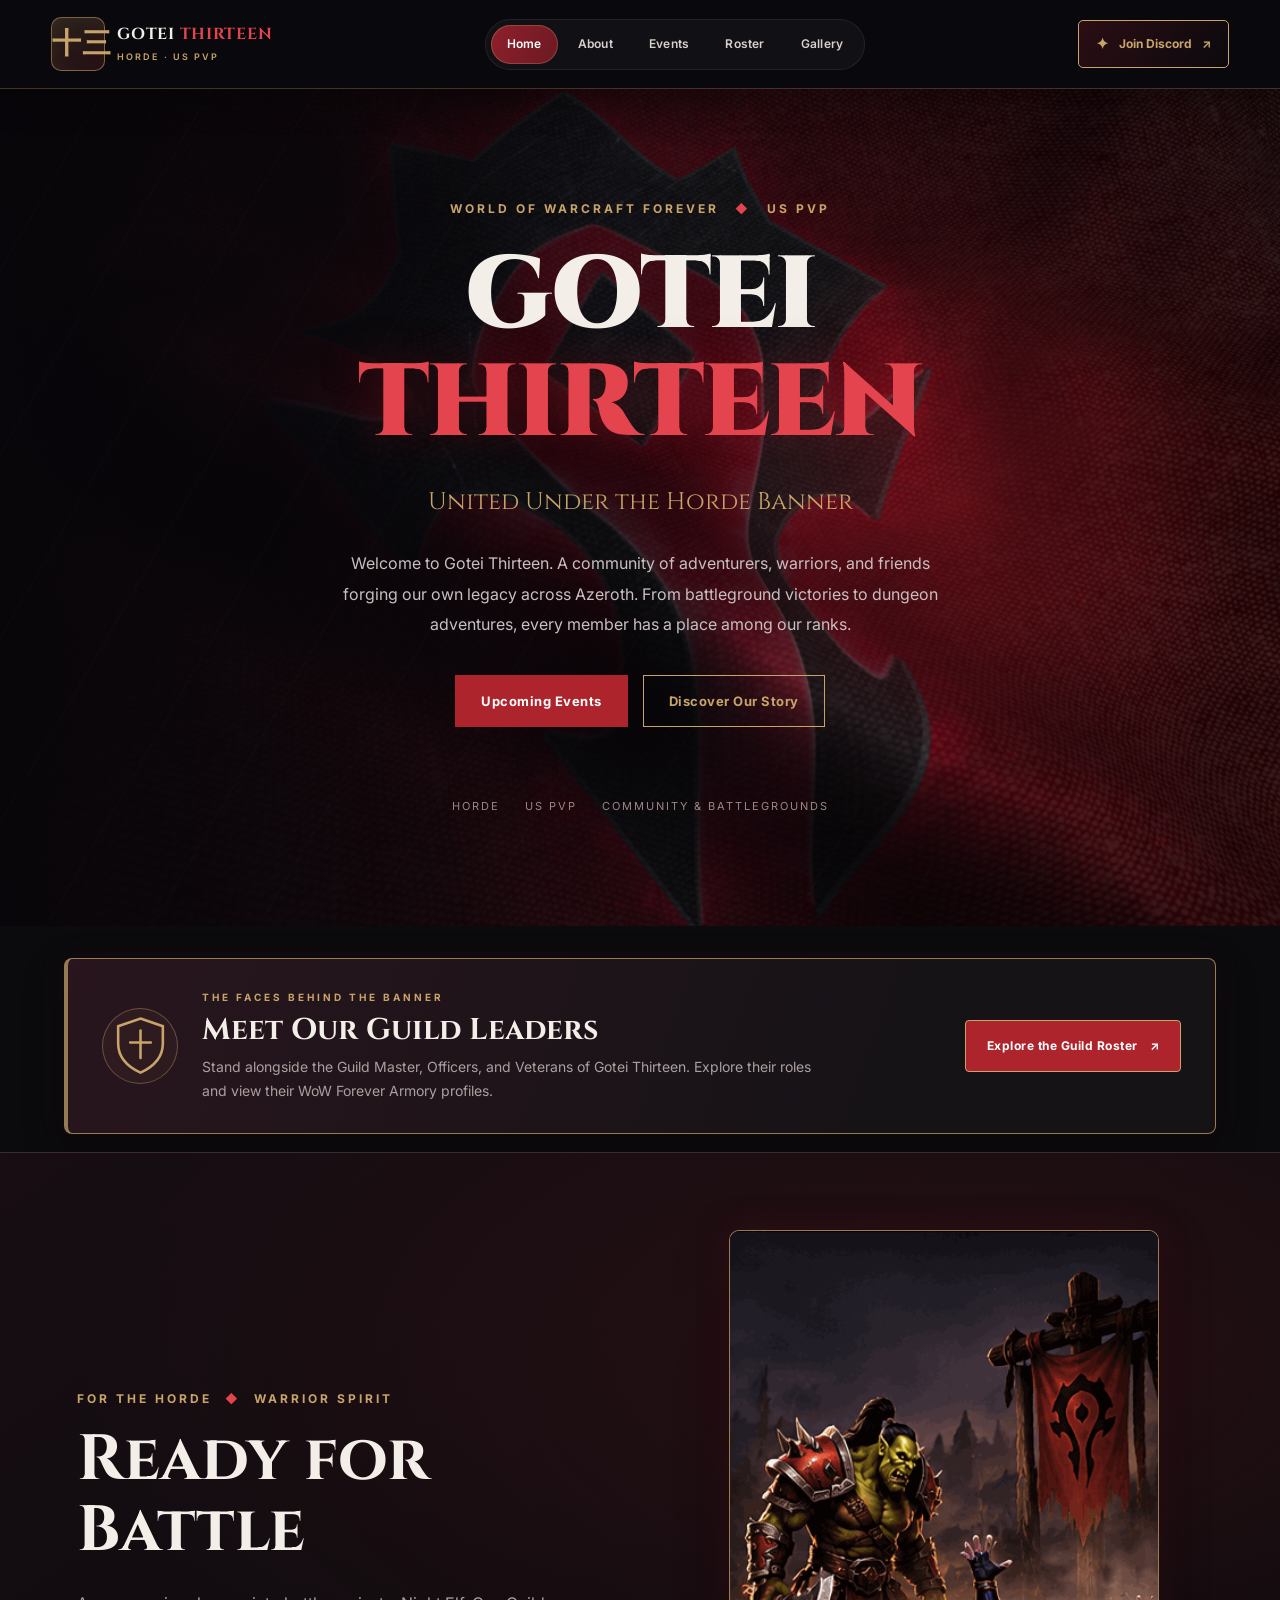
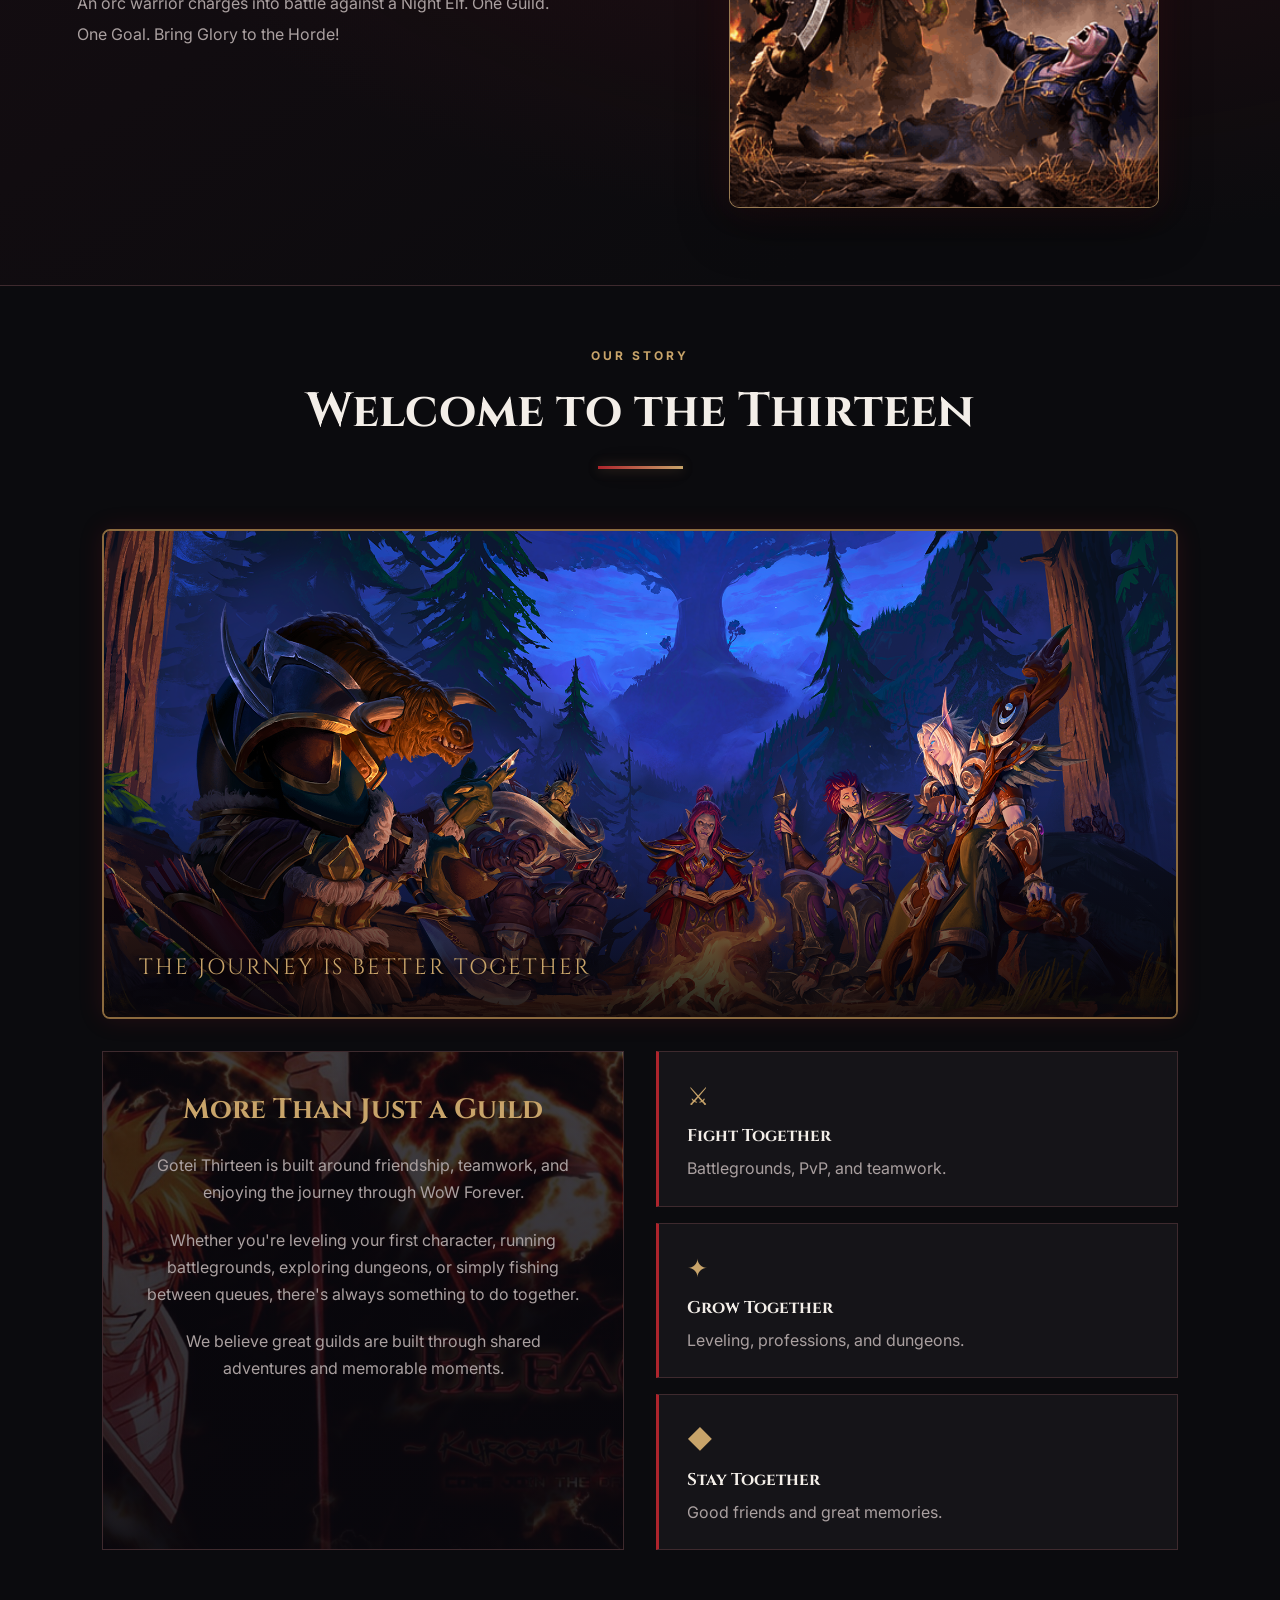
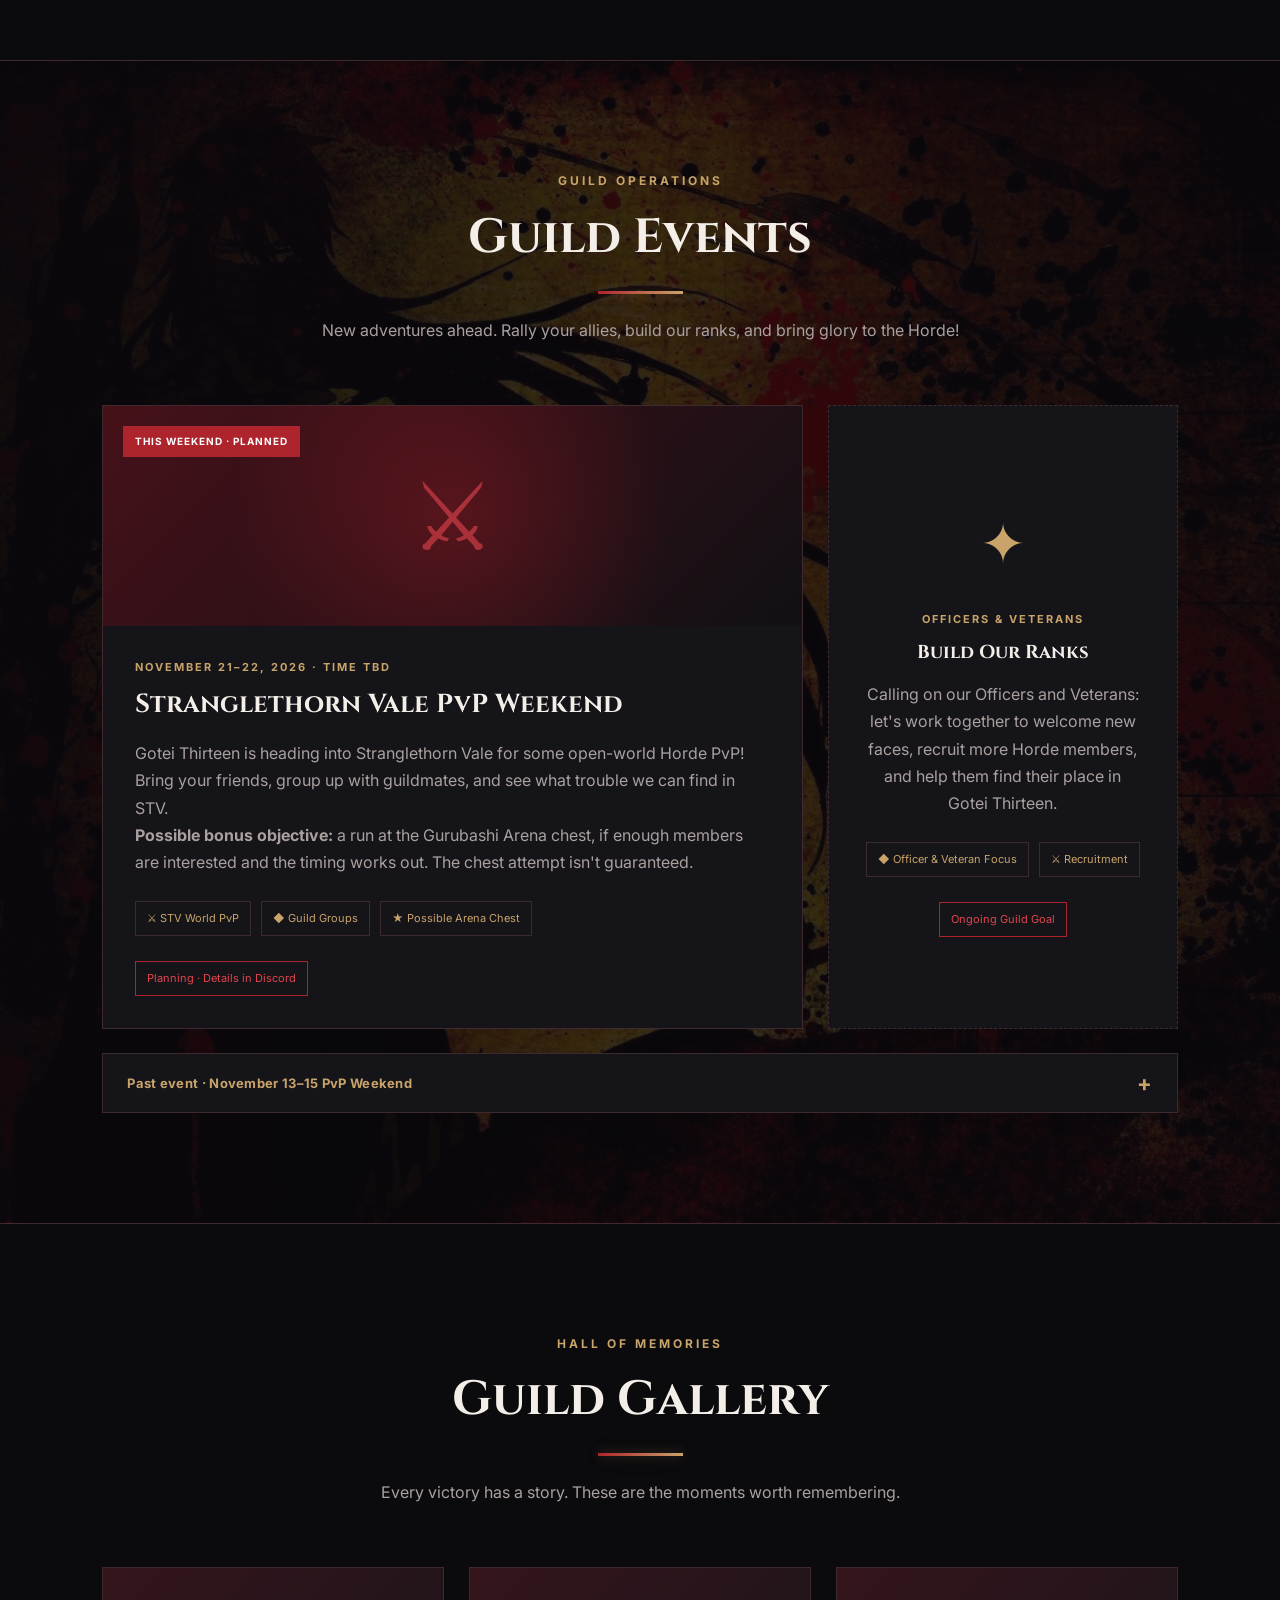
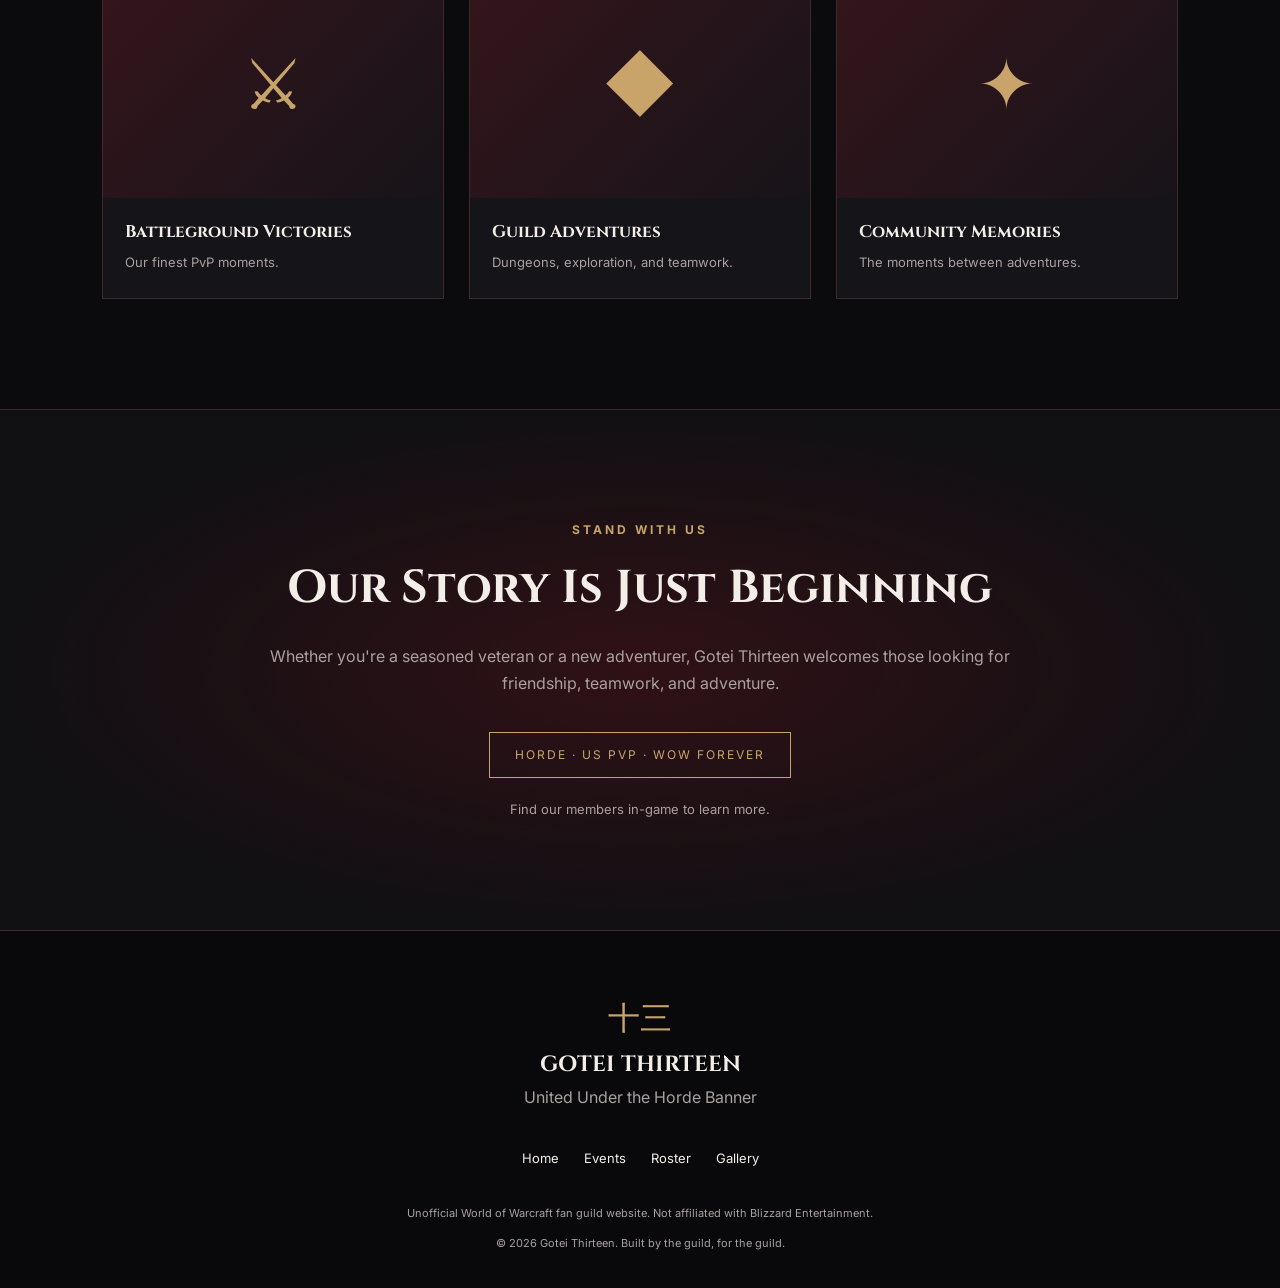
==== commit 849d560e: "Launch guild roster, STV events, and animated battle" ====
--- a/index.html
+++ b/index.html
@@ -1,429 +1,481 @@
-
 <!DOCTYPE html>
+
 <html lang="en">
+
 <head>
+
     <meta charset="UTF-8">
+
     <meta name="viewport" content="width=device-width, initial-scale=1.0">
 
     <title>Gotei Thirteen | WoW Forever Horde Guild</title>
+
     <meta name="description"
+
           content="Gotei Thirteen - a Horde community guild on WoW Forever US PvP.">
 
     <!-- Our custom styles -->
+
     <link rel="stylesheet" href="style.css">
 
     <!-- Our JavaScript -->
+
     <script src="script.js" defer></script>
+
 </head>
 
 <body>
 
     <!-- =========================
+
          NAVIGATION
+
     ========================== -->
+
     <header class="site-header">
         <nav class="navbar" aria-label="Main navigation">
-
-            <a href="#home" class="guild-logo">
-                <span class="logo-symbol">十三</span>
-                <span>GOTEI <strong>THIRTEEN</strong></span>
+            <a href="#home" class="guild-logo" aria-label="Gotei Thirteen home">
+                <span class="logo-emblem" aria-hidden="true"><span class="logo-symbol">十三</span></span>
+                <span class="guild-wordmark"><span>GOTEI <strong>THIRTEEN</strong></span><small>HORDE · US PVP</small></span>
             </a>
-
             <div class="nav-links">
-                <a href="#home">Home</a>
+                <a href="#home" aria-current="page">Home</a>
                 <a href="#about">About</a>
                 <a href="#events">Events</a>
-                <a href="#roster">Roster</a>
+                <a href="roster.html">Roster</a>
                 <a href="#gallery">Gallery</a>
             </div>
-
-           
-<!-- Gotei Thirteen Discord invite -->
-<a
-    href="https://discord.gg/TaR9vDCaCD"
-    class="nav-button"
-    target="_blank"
-    rel="noopener noreferrer"
->
-    Join Our Discord ↗
-</a>
-
-
+            <a href="https://discord.gg/TaR9vDCaCD" class="nav-button" target="_blank" rel="noopener noreferrer">
+                <span class="discord-mark" aria-hidden="true">✦</span> Join Discord <span aria-hidden="true">↗</span>
+            </a>
         </nav>
     </header>
 
-
     <main>
 
         <!-- =========================
+
              HERO / WELCOME
+
         ========================== -->
+
         <section id="home" class="hero">
 
             <div class="hero-background"></div>
+
             <div class="hero-character"></div>
 
             <div class="hero-content">
+
                 <p class="eyebrow">
+
                     WORLD OF WARCRAFT FOREVER
+
                     <span class="separator">◆</span>
+
                     US PVP
+
                 </p>
 
                 <h1>
+
                     GOTEI
+
                     <span>THIRTEEN</span>
+
                 </h1>
 
                 <p class="hero-subtitle">
+
                     United Under the Horde Banner
+
                 </p>
 
                 <p class="hero-description">
+
                     Welcome to Gotei Thirteen.
 
                     A community of adventurers, warriors,
+
                     and friends forging our own legacy
+
                     across Azeroth.
 
                     From battleground victories to dungeon
+
                     adventures, every member has a place
+
                     among our ranks.
+
                 </p>
 
                 <div class="hero-actions">
+
                     <a href="#events" class="button button-primary">
+
                         Upcoming Events
+
                     </a>
 
-                    <a href="#roster" class="button button-outline">
-                        Meet the Guild
+                    <a href="#about" class="button button-outline">
+
+                        Discover Our Story
+
                     </a>
+
                 </div>
 
                 <div class="hero-meta">
+
                     <span>HORDE</span>
+
                     <span>US PVP</span>
+
                     <span>COMMUNITY & BATTLEGROUNDS</span>
-                </div>
-            </div>
-
-          
-
-        </section>
-
+
+                </div>
+
+            </div>
+
+        </section>
+
+        <!-- FEATURED LEADERSHIP AND ARMORY -->
+        <section class="leadership-feature" aria-label="Guild leadership and Armory">
+            <aside class="about-roster-callout" aria-labelledby="about-roster-title">
+                                <div class="about-roster-mark" aria-hidden="true">
+                                    <svg viewBox="0 0 64 72" width="55" height="62" fill="none" xmlns="http://www.w3.org/2000/svg">
+                                        <path d="M32 4 58 13v20c0 17-11 27-26 34C17 60 6 50 6 33V13L32 4Z" stroke="currentColor" stroke-width="3"/>
+                                        <path d="M32 18v32M20 32h24" stroke="currentColor" stroke-width="3" stroke-linecap="round"/>
+                                    </svg>
+                                </div>
+                                <div class="about-roster-copy">
+                                    <p class="eyebrow">THE FACES BEHIND THE BANNER</p>
+                                    <h3 id="about-roster-title">Meet Our Guild Leaders</h3>
+                                    <p>Stand alongside the Guild Master, Officers, and Veterans of Gotei Thirteen. Explore their roles and view their WoW Forever Armory profiles.</p>
+                                </div>
+                                <a href="roster.html" class="about-roster-link">
+                                    <span>Explore the Guild Roster</span> <span aria-hidden="true">↗</span>
+                                </a>
+                            </aside>
+        </section>
+
+        <!-- ANIMATED HORDE BATTLE - immediately below our roster invitation -->
+        <section id="orc-showcase" class="orc-showcase" aria-labelledby="orc-showcase-title">
+            <div class="orc-showcase-inner">
+                <div class="orc-showcase-copy">
+                    <p class="eyebrow">FOR THE HORDE <span aria-hidden="true">◆</span> WARRIOR SPIRIT</p>
+                    <h2 id="orc-showcase-title">Ready for Battle</h2>
+                    <p>
+                        An orc warrior charges into battle against a Night Elf.
+                        One Guild. One Goal. Bring Glory to the Horde!
+                    </p>
+                </div>
+                <div class="orc-artwork-frame">
+                    <img class="orc-battle-animation"
+                         src="assets/images/orc-vs-night-elf.gif"
+                         alt="Animated fantasy battle: a green orc swings an axe, defeating a purple-skinned elf who raises his arms and falls"
+                         width="377" height="508" loading="lazy">
+                    <img class="orc-battle-still"
+                         src="assets/images/orc-vs-night-elf-still.webp"
+                         alt="A green orc warrior confronts an elf in a dramatic fantasy battle"
+                         width="377" height="508" loading="lazy">
+                </div>
+            </div>
+        </section>
 
         <!-- =========================
+
              ABOUT THE GUILD
+
         ========================== -->
+
         <section id="about" class="section about-section">
 
             <div class="section-heading">
+
                 <p class="eyebrow">OUR STORY</p>
+
                 <h2>Welcome to the Thirteen</h2>
+
                 <div class="heading-line"></div>
+
             </div>
 
             <div class="about-layout">
 
-
-
 <!-- Interactive Guild Artwork -->
+
 <div class="about-artwork">
 
     <!-- Default image -->
+
     <img
+
         src="assets/images/guild-campfire.png"
+
         alt="Adventurers gathered around a campfire"
+
         class="artwork-default"
+
     >
 
     <!-- Image shown on hover -->
+
     <img
+
         src="assets/images/horde-warchief-throne.jpg"
+
         alt="Horde Warchief seated upon his throne"
+
         class="artwork-hover"
+
     >
 
-    <
 <!-- Guild motto changes when hovering over artwork -->
+
 <div class="artwork-caption">
 
     <!-- Campfire message -->
+
     <span class="caption-default">
+
         THE JOURNEY IS BETTER TOGETHER
+
     </span>
 
     <!-- Warchief message -->
+
     <span class="caption-hover">
+
         ONE GUILD. ONE GOAL. BRING GLORY TO THE HORDE!
+
     </span>
 
 </div>
 
-
 </div>
 
-
                 <div class="about-text">
+
                     <h3>More Than Just a Guild</h3>
 
                     <p>
+
                         Gotei Thirteen is built around
+
                         friendship, teamwork, and enjoying
+
                         the journey through WoW Forever.
+
                     </p>
 
                     <p>
+
                         Whether you're leveling your first
+
                         character, running battlegrounds,
+
                         exploring dungeons, or simply
+
                         fishing between queues, there's
+
                         always something to do together.
+
                     </p>
 
                     <p>
+
                         We believe great guilds are built
+
                         through shared adventures and
+
                         memorable moments.
+
                     </p>
+
                 </div>
 
                 <div class="guild-values">
+
                     <article class="value-card">
+
                         <span class="value-icon">⚔</span>
+
                         <h4>Fight Together</h4>
+
                         <p>Battlegrounds, PvP, and teamwork.</p>
+
                     </article>
 
                     <article class="value-card">
+
                         <span class="value-icon">✦</span>
+
                         <h4>Grow Together</h4>
+
                         <p>Leveling, professions, and dungeons.</p>
+
                     </article>
 
                     <article class="value-card">
+
                         <span class="value-icon">◆</span>
+
                         <h4>Stay Together</h4>
+
                         <p>Good friends and great memories.</p>
+
                     </article>
-                </div>
-
-            </div>
-        </section>
-
+
+                </div>
+
+            </div>
+
+        </section>
 
         <!-- =========================
              GUILD EVENTS
         ========================== -->
         <section id="events" class="section events-section">
-
             <div class="section-heading">
                 <p class="eyebrow">GUILD OPERATIONS</p>
                 <h2>Guild Events</h2>
                 <div class="heading-line"></div>
-
-                <p>
-                    Rally your allies. Prepare for battle.
-                    Join the next guild adventure.
-                </p>
+                <p>New adventures ahead. Rally your allies, build our ranks, and bring glory to the Horde!</p>
             </div>
 
             <div class="events-grid">
-
+                <!-- This weekend: planned guild outing -->
                 <article class="event-card featured-event">
-
                     <div class="event-image">
-                        <span class="event-tag">FEATURED EVENT</span>
-                        <span class="event-symbol">⚔</span>
+                        <span class="event-tag">THIS WEEKEND · PLANNED</span>
+                        <span class="event-symbol" aria-hidden="true">⚔</span>
                     </div>
-
                     <div class="event-details">
-                        <p class="event-date">
-                            NOVEMBER 13–15, 2026
+                        <p class="event-date">NOVEMBER 21–22, 2026 · TIME TBD</p>
+                        <h3>Stranglethorn Vale PvP Weekend</h3>
+                        <p>
+                            Gotei Thirteen is heading into Stranglethorn Vale for some
+                            open-world Horde PvP! Bring your friends, group up with guildmates,
+                            and see what trouble we can find in STV.
                         </p>
-
-                        <h3>Level 21–29 PvP Weekend</h3>
-
                         <p>
-                            Gotei Thirteen takes to the
-                            battlegrounds! Join guildmates
-                            for Warsong Gulch and
-                            Arathi Basin throughout
-                            the weekend.
+                            <strong>Possible bonus objective:</strong> a run at the Gurubashi Arena
+                            chest, if enough members are interested and the timing works out.
+                            The chest attempt isn't guaranteed.
                         </p>
-
                         <div class="event-info">
-                            <span>⚔ Warsong Gulch</span>
-                            <span>◆ Arathi Basin</span>
-                            <span>★ Levels 21–29</span>
+                            <span>⚔ STV World PvP</span>
+                            <span>◆ Guild Groups</span>
+                            <span>★ Possible Arena Chest</span>
                         </div>
-
-                        <span class="event-status">
-                            Guild Event
-                        </span>
-                    </div>
-
-                </article>
-
-                <article class="event-card future-event">
-                    <div class="future-event-content">
-                        <span class="future-icon">+</span>
-                        <h3>More Adventures Ahead</h3>
-
-                        <p>
-                            Future guild events, dungeon
-                            runs, and community activities
-                            will appear here.
-                        </p>
+                        <span class="event-status">Planning · Details in Discord</span>
                     </div>
                 </article>
 
-            </div>
-        </section>
-
-
-        <!-- =========================
-             GUILD ROSTER
-        ========================== -->
-        <section id="roster" class="section roster-section">
-
-            <div class="section-heading">
-                <p class="eyebrow">THE THIRTEEN</p>
-                <h2>Guild Roster</h2>
-                <div class="heading-line"></div>
-
-                <p>
-                    Meet the adventurers who carry
-                    the Gotei Thirteen banner.
-                </p>
-            </div>
-
-            <div class="roster-grid" id="roster-grid">
-
-                
-<!-- ======================================
-     GUILD ROSTER - SWAGGU BEEF
-====================================== -->
-
-<article class="member-card warrior">
-
-    <!-- Character portrait -->
-    <div class="member-portrait">
-        <span class="class-symbol">⚔</span>
-    </div>
-
-    <!-- Character information -->
-    <div class="member-details">
-
-        <!-- Guild rank -->
-        <p class="member-rank">
-            ★ GUILD OFFICER
-        </p>
-
-        <!-- Character name -->
-        <h3>Swaggu Beef</h3>
-
-        <!-- Character class -->
-        <p class="member-class">
-            Level 28 · Tauren Warrior
-        </p>
-
-        <!-- Guild role -->
-        <p class="member-role">
-            Main Tank · Protection Warrior
-        </p>
-
-        <!-- PvP specialty -->
-        <p class="member-role">
-            PvP · Flag Carrier
-        </p>
-
-        <!-- Server information -->
-        <p class="member-server">
-            Horde · US PvP
-        </p>
-
-        <!-- Official WoW Forever Armory -->
-        <a
-            href="https://worldofwarcraft.blizzard.com/en-us/forever/us/armory/character/swaggu-beef/"
-            target="_blank"
-            rel="noopener noreferrer"
-            class="armory-button"
-            aria-label="View Swaggu Beef on the WoW Forever Armory"
-        >
-            ⚔ View Character Armory ↗
-        </a>
-
-    </div>
-
-</article>
-
-                <!-- More guild members go here -->
-
-                <article class="member-card placeholder-card">
-                    <div class="member-portrait">
-                        <span class="class-symbol">+</span>
-                    </div>
-
-                    <div class="member-details">
-                        <p class="member-rank">GUILD ROSTER</p>
-                        <h3>More Members Soon</h3>
-
-                        <p class="member-role">
-                            New profiles will be added
-                            as our guild grows.
+                <!-- Guild growth and leadership -->
+                <article class="event-card future-event recruitment-event">
+                    <div class="future-event-content">
+                        <span class="future-icon" aria-hidden="true">✦</span>
+                        <p class="event-date">OFFICERS &amp; VETERANS</p>
+                        <h3>Build Our Ranks</h3>
+                        <p>
+                            Calling on our Officers and Veterans: let's work together
+                            to welcome new faces, recruit more Horde members, and help
+                            them find their place in Gotei Thirteen.
                         </p>
+                        <div class="event-info">
+                            <span>◆ Officer &amp; Veteran Focus</span>
+                            <span>⚔ Recruitment</span>
+                        </div>
+                        <span class="event-status">Ongoing Guild Goal</span>
                     </div>
                 </article>
-
-            </div>
-        </section>
-
+            </div>
+
+            <!-- Past event: keep the appreciation, not an outdated featured card -->
+            <details class="event-archive">
+                <summary>Past event · November 13–15 PvP Weekend <span aria-hidden="true">+</span></summary>
+                <div class="event-archive-body">
+                    <p>
+                        Thank you to everyone who kept an open mind and gave our
+                        level 21–29 battleground weekend a good go!
+                        Whether you joined Warsong Gulch, Arathi Basin, or just
+                        cheered on the guild, we appreciate you being part of it.
+                        We'll keep trying new ways to have fun together.
+                    </p>
+                </div>
+            </details>
+        </section>
 
         <!-- =========================
+
              SCREENSHOT GALLERY
+
         ========================== -->
+
         <section id="gallery" class="section gallery-section">
 
             <div class="section-heading">
+
                 <p class="eyebrow">HALL OF MEMORIES</p>
+
                 <h2>Guild Gallery</h2>
+
                 <div class="heading-line"></div>
 
                 <p>
+
                     Every victory has a story.
+
                     These are the moments worth remembering.
+
                 </p>
+
             </div>
 
             <div class="gallery-grid">
 
                 <div class="gallery-item">
+
                     <div class="gallery-placeholder">⚔</div>
+
                     <h3>Battleground Victories</h3>
+
                     <p>Our finest PvP moments.</p>
+
                 </div>
 
                 <div class="gallery-item">
+
                     <div class="gallery-placeholder">◆</div>
+
                     <h3>Guild Adventures</h3>
+
                     <p>Dungeons, exploration, and teamwork.</p>
+
                 </div>
 
                 <div class="gallery-item">
+
                     <div class="gallery-placeholder">✦</div>
+
                     <h3>Community Memories</h3>
+
                     <p>The moments between adventures.</p>
-                </div>
-
-            </div>
-        </section>
-
+
+                </div>
+
+            </div>
+
+        </section>
 
         <!-- =========================
+
              COMMUNITY / JOIN
+
         ========================== -->
+
         <section id="community" class="community-section">
 
             <div class="community-content">
@@ -433,56 +485,85 @@
                 <h2>Our Story Is Just Beginning</h2>
 
                 <p>
+
                     Whether you're a seasoned veteran or
+
                     a new adventurer, Gotei Thirteen
+
                     welcomes those looking for
+
                     friendship, teamwork, and adventure.
+
                 </p>
 
                 <div class="community-badge">
+
                     HORDE · US PVP · WOW FOREVER
+
                 </div>
 
                 <p class="community-note">
+
                     Find our members in-game to learn more.
+
                 </p>
 
             </div>
+
         </section>
 
     </main>
 
-
     <!-- =========================
+
          FOOTER
+
     ========================== -->
+
     <footer class="site-footer">
 
         <div class="footer-brand">
+
             <span class="logo-symbol">十三</span>
+
             <h3>GOTEI THIRTEEN</h3>
+
             <p>United Under the Horde Banner</p>
+
         </div>
 
         <div class="footer-links">
+
             <a href="#home">Home</a>
+
             <a href="#events">Events</a>
-            <a href="#roster">Roster</a>
+
+            <a href="roster.html">Roster</a>
+
             <a href="#gallery">Gallery</a>
+
         </div>
 
         <p class="footer-disclaimer">
+
             Unofficial World of Warcraft fan guild website.
+
             Not affiliated with Blizzard Entertainment.
+
         </p>
 
         <p class="copyright">
+
             &copy; <span id="current-year">2026</span>
+
             Gotei Thirteen.
+
             Built by the guild, for the guild.
+
         </p>
 
     </footer>
 
 </body>
+
 </html>
--- a/style.css
+++ b/style.css
@@ -1,11 +1,8 @@
-
 /* =========================================
    GOTEI THIRTEEN — WEBSITE STYLES
    Classic Horde x Anime-inspired design
 ========================================= */
-
 @import url('https://fonts.googleapis.com/css2?family=Cinzel:wght@400;600;700;900&family=Inter:wght@400;500;600;700&display=swap');
-
 /* COLOR VARIABLES */
 :root {
     --background: #0b0b0e;
@@ -19,18 +16,15 @@
     --muted: #aaa0a0;
     --border: #3e2a2e;
 }
-
 * {
     margin: 0;
     padding: 0;
     box-sizing: border-box;
 }
-
 html {
     scroll-behavior: smooth;
     scroll-padding-top: 90px;
 }
-
 body {
     background: var(--background);
     color: var(--text);
@@ -38,30 +32,24 @@
     line-height: 1.7;
     overflow-x: hidden;
 }
-
 a {
     text-decoration: none;
     color: inherit;
 }
-
 h1, h2, h3, h4 {
     font-family: 'Cinzel', serif;
     line-height: 1.3;
 }
-
 p {
     color: var(--muted);
 }
-
 ::selection {
     background: var(--red);
     color: white;
 }
-
 /* =========================================
    NAVIGATION
 ========================================= */
-
 .site-header {
     position: sticky;
     top: 0;
@@ -70,7 +58,6 @@
     border-bottom: 1px solid var(--border);
     backdrop-filter: blur(14px);
 }
-
 .navbar {
     max-width: 1400px;
     margin: auto;
@@ -81,7 +68,6 @@
     align-items: center;
     gap: 25px;
 }
-
 .guild-logo {
     display: flex;
     align-items: center;
@@ -91,33 +77,27 @@
     letter-spacing: 1px;
     white-space: nowrap;
 }
-
 .guild-logo strong {
     color: var(--red-bright);
 }
-
 .logo-symbol {
     color: var(--gold);
     font-size: 32px;
 }
-
 .nav-links {
     display: flex;
     gap: 28px;
 }
-
 .nav-links a {
     font-size: 13px;
     font-weight: 600;
     color: #d1c7c4;
     transition: color 0.2s;
 }
-
 .nav-links a:hover,
 .footer-links a:hover {
     color: var(--red-bright);
 }
-
 .nav-button {
     border: 1px solid var(--gold);
     color: var(--gold);
@@ -127,16 +107,13 @@
     transition: 0.2s;
     white-space: nowrap;
 }
-
 .nav-button:hover {
     background: var(--gold);
     color: #111;
 }
-
 /* =========================================
    HERO SECTION
 ========================================= */
-
 .hero {
     min-height: 780px;
     position: relative;
@@ -146,7 +123,6 @@
     isolation: isolate;
     overflow: hidden;
 }
-
 .hero-background {
     position: absolute;
     inset: 0;
@@ -164,7 +140,6 @@
             #0a090c 100%
         );
 }
-
 .hero-background::after {
     content: "";
     position: absolute;
@@ -177,7 +152,6 @@
         transparent 92px
     );
 }
-
 /* Future character silhouette container */
 .hero-character {
     position: absolute;
@@ -194,13 +168,11 @@
     );
     z-index: -1;
 }
-
 .hero-content {
     width: 100%;
     max-width: 800px;
     position: relative;
 }
-
 .eyebrow {
     color: var(--gold);
     font-size: 12px;
@@ -208,12 +180,10 @@
     letter-spacing: 3px;
     text-transform: uppercase;
 }
-
 .separator {
     color: var(--red-bright);
     padding: 0 10px;
 }
-
 .hero h1 {
     font-size: clamp(58px, 8vw, 118px);
     font-weight: 900;
@@ -221,34 +191,29 @@
     margin: 24px 0;
     letter-spacing: -2px;
 }
-
 .hero h1 span {
     display: block;
     color: var(--red-bright);
     text-shadow: 0 0 45px rgba(170, 25, 35, 0.35);
 }
-
 .hero-subtitle {
     font-family: 'Cinzel', serif;
     font-size: clamp(17px, 2vw, 24px);
     color: var(--gold);
     margin-bottom: 25px;
 }
-
 .hero-description {
     max-width: 620px;
     font-size: 16px;
     line-height: 1.9;
     color: #c9bfc0;
 }
-
 .hero-actions {
     display: flex;
     flex-wrap: wrap;
     gap: 15px;
     margin-top: 36px;
 }
-
 .button {
     display: inline-block;
     padding: 14px 25px;
@@ -257,29 +222,24 @@
     letter-spacing: 0.5px;
     transition: all 0.25s;
 }
-
 .button-primary {
     background: var(--red);
     color: white;
     border: 1px solid var(--red);
 }
-
 .button-primary:hover {
     background: var(--red-bright);
     transform: translateY(-3px);
 }
-
 .button-outline {
     border: 1px solid var(--gold);
     color: var(--gold);
 }
-
 .button-outline:hover {
     background: var(--gold);
     color: #111;
     transform: translateY(-3px);
 }
-
 .hero-meta {
     display: flex;
     flex-wrap: wrap;
@@ -289,7 +249,6 @@
     letter-spacing: 2px;
     color: #9e8585;
 }
-
 .hero-scroll {
     position: absolute;
     bottom: 30px;
@@ -298,28 +257,23 @@
     letter-spacing: 2px;
     color: var(--gold);
 }
-
 /* =========================================
    GLOBAL SECTIONS
 ========================================= */
-
 .section {
     padding: 110px 8%;
     max-width: 1600px;
     margin: auto;
 }
-
 .section-heading {
     text-align: center;
     max-width: 750px;
     margin: 0 auto 60px;
 }
-
 .section-heading h2 {
     font-size: clamp(30px, 4vw, 48px);
     margin: 15px 0;
 }
-
 .heading-line {
     width: 85px;
     height: 3px;
@@ -330,37 +284,24 @@
         var(--gold)
     );
 }
-
 .section-heading > p:last-child {
     line-height: 1.8;
 }
-
 /* =========================================
    ABOUT
 ========================================= */
-
-.about-layout {
-    display: grid;
-    grid-template-columns: 1fr 1fr;
-    gap: 65px;
-    align-items: center;
-}
-
 .about-text h3 {
     font-size: 28px;
     color: var(--gold);
     margin-bottom: 24px;
 }
-
 .about-text p {
     margin-bottom: 20px;
 }
-
 .guild-values {
     display: grid;
     gap: 16px;
 }
-
 .value-card {
     background: var(--surface);
     border: 1px solid var(--border);
@@ -368,48 +309,39 @@
     padding: 23px 28px;
     transition: 0.2s;
 }
-
 .value-card:hover {
     background: var(--surface-light);
     transform: translateX(5px);
 }
-
 .value-icon {
     color: var(--gold);
     font-size: 25px;
 }
-
 .value-card h4 {
     margin: 8px 0;
     font-size: 17px;
 }
-
 /* =========================================
    EVENTS
 ========================================= */
-
 .events-section {
     border-top: 1px solid var(--border);
 }
-
 .events-grid {
     display: grid;
     grid-template-columns: 2fr 1fr;
     gap: 25px;
 }
-
 .event-card {
     overflow: hidden;
     border: 1px solid var(--border);
     background: var(--surface);
     transition: 0.25s;
 }
-
 .event-card:hover {
     border-color: var(--red);
     transform: translateY(-4px);
 }
-
 .event-image {
     min-height: 220px;
     display: flex;
@@ -424,13 +356,11 @@
         ),
         linear-gradient(135deg, #461119, #111014);
 }
-
 .event-symbol {
     font-size: 95px;
     color: var(--red-bright);
     opacity: 0.6;
 }
-
 .event-tag {
     position: absolute;
     top: 20px;
@@ -442,30 +372,25 @@
     letter-spacing: 1px;
     color: white;
 }
-
 .event-details {
     padding: 32px;
 }
-
 .event-date {
     color: var(--gold);
     font-size: 11px;
     letter-spacing: 2px;
     font-weight: 700;
 }
-
 .event-details h3 {
     margin: 12px 0 18px;
     font-size: 26px;
 }
-
 .event-info {
     display: flex;
     flex-wrap: wrap;
     gap: 10px;
     margin: 25px 0;
 }
-
 .event-info span,
 .event-status {
     display: inline-block;
@@ -474,12 +399,10 @@
     color: var(--gold);
     font-size: 11px;
 }
-
 .event-status {
     border-color: var(--red);
     color: var(--red-bright);
 }
-
 .future-event {
     min-height: 350px;
     display: flex;
@@ -489,127 +412,150 @@
     padding: 35px;
     border-style: dashed;
 }
-
 .future-icon {
     display: block;
     font-size: 55px;
     color: var(--gold);
     margin-bottom: 20px;
 }
-
 .future-event h3 {
     margin-bottom: 16px;
 }
+/* =========================================
+   HOMEPAGE REFINEMENTS — HERO + ABOUT ROSTER
+   Styles are scoped to the homepage. The dedicated
+   roster page stays in roster.css.
+========================================= */
 
-/* =========================================
-   ROSTER
-========================================= */
+/* Center the welcome message without changing the banner artwork. */
+.hero {
+    justify-content: center;
+    text-align: center;
+}
+.hero-content {
+    margin-inline: auto;
+}
+.hero-description {
+    margin-inline: auto;
+}
+.hero-actions,
+.hero-meta {
+    justify-content: center;
+}
 
-.roster-section {
-    border-top: 1px solid var(--border);
+/* Center the About panel's wording, leaving its imagery and values intact. */
+.about-section .about-text {
+    text-align: center;
+}
+.about-section .about-text p {
+    max-width: 58ch;
+    margin-left: auto;
+    margin-right: auto;
 }
 
-.roster-grid {
-    display: grid;
-    grid-template-columns: repeat(
-        auto-fit,
-        minmax(min(100%, 290px), 1fr)
-    );
-    gap: 25px;
-}
-
-.member-card {
-    background: var(--surface);
-    border: 1px solid var(--border);
-    overflow: hidden;
-    transition: 0.25s;
-}
-
-.member-card:hover {
-    border-color: var(--gold);
-    transform: translateY(-5px);
-}
-
-.member-portrait {
-    height: 190px;
+/* An integrated guild-roster invitation after the About content. */
+.about-roster-callout {
+    grid-column: 1 / -1;
     display: flex;
     align-items: center;
+    flex-wrap: wrap;
+    gap: 24px;
+    padding: 30px 34px;
+    border: 1px solid rgba(200, 164, 106, 0.55);
+    border-left: 4px solid var(--gold);
+    border-radius: 8px;
+    background: linear-gradient(115deg, #26151c, #151217 72%);
+    box-shadow: 0 18px 40px rgba(0, 0, 0, 0.23);
+}
+.about-roster-mark {
+    width: 76px;
+    min-width: 76px;
+    height: 76px;
+    display: grid;
+    place-items: center;
+    color: var(--gold);
+    border: 1px solid rgba(200, 164, 106, 0.4);
+    border-radius: 50%;
+    background: rgba(200, 164, 106, 0.05);
+}
+.about-roster-copy {
+    flex: 1 1 270px;
+}
+.about-roster-copy .eyebrow {
+    margin-bottom: 5px;
+    font-size: 10px;
+}
+.about-roster-copy h3 {
+    color: var(--text);
+    font-size: clamp(22px, 2.7vw, 30px);
+    margin-bottom: 5px;
+}
+.about-roster-copy > p:last-child {
+    max-width: 68ch;
+    font-size: 14px;
+    line-height: 1.7;
+}
+.about-roster-link {
+    display: inline-flex;
+    align-items: center;
     justify-content: center;
-    background:
-        radial-gradient(
-            circle,
-            rgba(160,24,30,0.25),
-            transparent 65%
-        ),
-        #21171d;
+    gap: 12px;
+    flex: 0 0 auto;
+    padding: 15px 21px;
+    color: white;
+    font-size: 12px;
+    font-weight: 700;
+    letter-spacing: 0.5px;
+    border: 1px solid var(--gold);
+    border-radius: 4px;
+    background: var(--red);
+    transition: background 0.2s, transform 0.2s, box-shadow 0.2s;
+}
+.about-roster-link:hover,
+.about-roster-link:focus-visible {
+    background: var(--red-bright);
+    transform: translateY(-2px);
+    box-shadow: 0 0 24px rgba(174, 36, 44, 0.26);
+}
+.about-roster-link:focus-visible {
+    outline: 2px solid var(--gold);
+    outline-offset: 3px;
+}
+@media (max-width: 800px) {
+    .about-roster-callout {
+        flex-direction: column;
+        text-align: center;
+        padding: 30px 22px;
+    }
+    .about-roster-copy {
+        flex-basis: auto;
+    }
+    .about-roster-link {
+        width: 100%;
+    }
+}
+@media (prefers-reduced-motion: reduce) {
+    .about-roster-link { transition: none; }
+    .about-roster-link:hover { transform: none; }
 }
 
-.class-symbol {
-    font-size: 65px;
-    color: var(--gold);
-}
-
-.member-details {
-    padding: 25px;
-}
-
-.member-rank {
-    font-size: 10px;
-    letter-spacing: 2px;
-    color: var(--gold);
-    margin-bottom: 10px;
-}
-
-.member-details h3 {
-    font-size: 23px;
-    margin-bottom: 12px;
-}
-
-.member-class {
-    color: #c8a270;
-    font-weight: 700;
-}
-
-.member-role,
-.member-server {
-    font-size: 13px;
-    margin-top: 8px;
-}
-
-.armory-pending {
-    display: inline-block;
-    margin-top: 22px;
-    padding-top: 15px;
-    border-top: 1px solid var(--border);
-    color: var(--red-bright);
-    font-size: 12px;
-}
-
-.placeholder-card {
-    border-style: dashed;
-}
-
 /* =========================================
    GALLERY
 ========================================= */
-
 .gallery-section {
     border-top: 1px solid var(--border);
 }
-
 .gallery-grid {
     display: grid;
     grid-template-columns: repeat(3, 1fr);
     gap: 25px;
 }
-
 .gallery-item {
     background: var(--surface);
     border: 1px solid var(--border);
     padding-bottom: 25px;
     overflow: hidden;
 }
-
 .gallery-placeholder {
     height: 230px;
     display: flex;
@@ -624,25 +570,20 @@
     );
     transition: 0.3s;
 }
-
 .gallery-item:hover .gallery-placeholder {
     background: #511920;
 }
-
 .gallery-item h3 {
     font-size: 17px;
     margin: 23px 22px 8px;
 }
-
 .gallery-item p {
     margin: 0 22px;
     font-size: 13px;
 }
-
 /* =========================================
    COMMUNITY
 ========================================= */
-
 .community-section {
     padding: 110px 8%;
     text-align: center;
@@ -656,17 +597,14 @@
         ),
         #111013;
 }
-
 .community-content {
     max-width: 750px;
     margin: auto;
 }
-
 .community-content h2 {
     margin: 18px 0 24px;
     font-size: clamp(30px, 4vw, 46px);
 }
-
 .community-badge {
     display: inline-block;
     border: 1px solid var(--gold);
@@ -676,26 +614,21 @@
     font-size: 12px;
     letter-spacing: 2px;
 }
-
 .community-note {
     font-size: 13px;
 }
-
 /* =========================================
    FOOTER
 ========================================= */
-
 .site-footer {
     padding: 60px 8% 35px;
     background: #09090b;
     text-align: center;
 }
-
 .footer-brand h3 {
     font-size: 22px;
     margin: 5px 0;
 }
-
 .footer-links {
     display: flex;
     justify-content: center;
@@ -703,105 +636,82 @@
     gap: 25px;
     margin: 35px 0;
 }
-
 .footer-links a {
     font-size: 13px;
     transition: 0.2s;
 }
-
 .footer-disclaimer,
 .copyright {
     font-size: 11px;
     margin-top: 12px;
 }
-
 /* =========================================
    RESPONSIVE DESIGN
 ========================================= */
-
 @media (max-width: 900px) {
     .navbar {
         flex-wrap: wrap;
         justify-content: center;
     }
-
     .nav-links {
         justify-content: center;
         flex-wrap: wrap;
         gap: 15px;
     }
-
     .hero {
         min-height: 650px;
     }
-
     .about-layout,
     .events-grid {
         grid-template-columns: 1fr;
     }
-
     .gallery-grid {
         grid-template-columns: repeat(2, 1fr);
     }
 }
-
 @media (max-width: 600px) {
     .navbar {
         padding: 15px;
     }
-
     .nav-links {
         gap: 12px;
     }
-
     .nav-links a {
         font-size: 12px;
     }
-
     .hero {
         padding: 100px 6% 80px;
         min-height: 650px;
     }
-
     .hero h1 {
         font-size: clamp(48px, 12vw, 72px);
         word-break: normal;
     }
-
     .hero-meta {
         margin-top: 40px;
         gap: 12px;
     }
-
     .section {
         padding: 70px 6%;
     }
-
     .gallery-grid {
         grid-template-columns: 1fr;
     }
-
     .hero-scroll {
         display: none;
     }
 }
-
 @media (prefers-reduced-motion: reduce) {
     html {
         scroll-behavior: auto;
     }
-
     *, *::before, *::after {
         transition-duration: 0.01ms !important;
     }
 }
-
-
-
 /* ======================================
    GOTEI THIRTEEN — CUSTOM HORDE ARTWORK
 ====================================== */
-
 .hero-background {
     background-image:
         linear-gradient(
@@ -811,19 +721,13 @@
             rgba(15, 5, 9, 0.22) 100%
         ),
         url("assets/images/horde-banner.jpg");
-
     background-size: cover;
     background-position: 65% center;
     background-repeat: no-repeat;
 }
-
-
-
-
 /* ======================================
    GUILD EVENTS — BLEACH BACKGROUND
 ====================================== */
-
 .events-section {
     position: relative;
     max-width: none;
@@ -835,31 +739,25 @@
             rgba(10, 8, 12, 0.88) 100%
         ),
         url("assets/images/bleach-shadow-warrior.jpg");
-
     background-size: cover;
     background-position: center;
     background-repeat: no-repeat;
 }
-
 /* Keep event content contained */
 .events-section > * {
     max-width: 1350px;
     margin-left: auto;
     margin-right: auto;
 }
-
-
 /* ======================================
    ABOUT SECTION — CAMPFIRE ARTWORK
 ====================================== */
-
 .about-layout {
     display: grid;
     grid-template-columns: 1fr 1fr;
     gap: 32px;
     align-items: start;
 }
-
 .about-artwork {
     grid-column: 1 / -1;
     position: relative;
@@ -867,7 +765,6 @@
     border: 1px solid var(--border);
     border-radius: 4px;
 }
-
 .about-artwork img {
     display: block;
     width: 100%;
@@ -876,11 +773,6 @@
     object-position: center;
     transition: transform 0.6s ease;
 }
-
-.about-artwork:hover img {
-    transform: scale(1.035);
-}
-
 .about-artwork::after {
     content: "";
     position: absolute;
@@ -892,7 +784,6 @@
     );
     pointer-events: none;
 }
-
 .artwork-caption {
     position: absolute;
     bottom: 30px;
@@ -903,114 +794,89 @@
     font-size: clamp(14px, 2vw, 22px);
     letter-spacing: 2px;
 }
-
 @media (max-width: 768px) {
     .about-layout {
         grid-template-columns: 1fr;
     }
-
     .about-artwork {
         grid-column: 1;
     }
-
     .artwork-caption {
         left: 20px;
         bottom: 20px;
     }
 }
-
-
 /* ======================================
    INTERACTIVE GUILD ARTWORK
 ====================================== */
-
 .about-artwork {
     position: relative;
     height: 490px;
     overflow: hidden;
-
     border: 2px solid #8b6a3e;
     border-radius: 8px;
-
     box-shadow:
         0 0 25px rgba(180, 30, 40, 0.15),
         inset 0 0 15px rgba(0, 0, 0, 0.5);
-
     transition:
         border-color 0.4s ease,
         box-shadow 0.4s ease;
 }
-
 /* Both images fill the same space */
 .about-artwork img {
     position: absolute;
     inset: 0;
     width: 100%;
     height: 100%;
-
     object-fit: cover;
     object-position: center;
-
     transition:
         opacity 0.65s ease,
         transform 1s ease;
 }
-
 /* Campfire visible normally */
 .artwork-default {
     opacity: 1;
 }
-
 /* Warchief hidden normally */
 .artwork-hover {
     opacity: 0;
 }
-
 /* When cursor enters the artwork */
 .about-artwork:hover {
     border-color: #e0b86a;
-
     box-shadow:
         0 0 35px rgba(220, 65, 45, 0.35);
 }
-
 /* Crossfade to the Warchief */
 .about-artwork:hover .artwork-default {
     opacity: 0;
     transform: scale(1.08);
 }
-
 .about-artwork:hover .artwork-hover {
     opacity: 1;
     transform: scale(1.08);
 }
-
 /* Keep caption above both pictures */
 .artwork-caption {
     z-index: 3;
     pointer-events: none;
 }
-
 /* Mobile adjustments */
 @media (max-width: 768px) {
     .about-artwork {
         height: 320px;
     }
 }
-
 @media (prefers-reduced-motion: reduce) {
     .about-artwork,
     .about-artwork img {
         transition: none;
     }
 }
-
-
-
 /* =========================================
    GUILD MOTTO — HOVER TRANSITION
 ========================================= */
-
 /* Caption container */
 .artwork-caption {
     position: absolute;
@@ -1019,44 +885,36 @@
     right: 35px;
     z-index: 3;
     pointer-events: none;
-
     font-family: 'Cinzel', serif;
     font-size: clamp(14px, 2vw, 22px);
     letter-spacing: 2px;
     color: var(--gold);
     text-shadow: 0 3px 12px #000;
 }
-
 /* Stack both messages in the same place */
 .artwork-caption span {
     display: block;
     grid-area: 1 / 1;
     transition: opacity 0.5s ease;
 }
-
 .artwork-caption {
     display: grid;
 }
-
 /* Default campfire message */
 .caption-default {
     opacity: 1;
 }
-
 /* Hidden Warchief message */
 .caption-hover {
     opacity: 0;
 }
-
 /* Swap text when hovered */
 .about-artwork:hover .caption-default {
     opacity: 0;
 }
-
 .about-artwork:hover .caption-hover {
     opacity: 1;
 }
-
 /* Mobile adjustments */
 @media (max-width: 600px) {
     .artwork-caption {
@@ -1067,18 +925,14 @@
         letter-spacing: 1px;
     }
 }
-
 @media (prefers-reduced-motion: reduce) {
     .artwork-caption span {
         transition: none;
     }
 }
-
-
 /* =========================================
    ABOUT US — ICHIGO BACKGROUND
 ========================================= */
-
 .about-text {
     position: relative;
     isolation: isolate;
@@ -1088,132 +942,70 @@
     overflow: hidden;
     min-height: 100%;
 }
-
-/* Bleach artwork behind the text */
-.about-text::before {
-    content: "";
-    position: absolute;
-    inset: 0;
-    z-index: -1;
-
-    background-image:
-        linear-gradient(
-            90deg,
-            rgba(12, 10, 14, 0.92) 0%,
-            rgba(12, 10, 14, 0.78) 55%,
-            rgba(12, 10, 14, 0.65) 100%
-        ),
-        url("assets/images/bleach-ichigo-hollow.jpg");
-
-    background-size: cover;
-    background-position: 30% center;
-    background-repeat: no-repeat;
-
-    opacity: 0.65;
-    transition: opacity 0.5s ease,
-                transform 0.7s ease;
-}
-
-/* Bring artwork forward slightly on hover */
-.about-text:hover::before {
-    opacity: 0.9;
-    transform: scale(1.04);
-}
-
 /* Keep text above the artwork */
 .about-text h3,
 .about-text p {
     position: relative;
     z-index: 1;
 }
-
 /* Mobile adjustments */
 @media (max-width: 768px) {
     .about-text {
         padding: 25px;
     }
-
     .about-text::before {
         background-position: 25% center;
     }
 }
-
-
 /* =========================================
    BLEACH BACKGROUND HOVER TRANSITION
    Hollow Ichigo -> Cosmic Ichigo
 ========================================= */
-
-/* Keep both images inside the About text panel */
-.about-text {
-    position: relative;
-    isolation: isolate;
-    overflow: hidden;
-}
-
 /* Original Hollow Ichigo background */
 .about-text::before {
     content: "";
     position: absolute;
     inset: 0;
     z-index: -1;
-
     background-image:
         linear-gradient(
             rgba(10, 8, 14, 0.78),
             rgba(10, 8, 14, 0.86)
         ),
         url("assets/images/bleach-ichigo-hollow.jpg");
-
     background-size: cover;
     background-position: center;
     background-repeat: no-repeat;
-
     opacity: 1;
     transform: scale(1);
-
     transition: transform 0.8s ease;
 }
-
 /* New Cosmic Ichigo background - hidden initially */
 .about-text::after {
     content: "";
     position: absolute;
     inset: 0;
     z-index: -1;
-
     background-image:
         linear-gradient(
             rgba(10, 8, 14, 0.72),
             rgba(10, 8, 14, 0.84)
         ),
         url("assets/images/bleach-cosmic-ichigo.png");
-
     background-size: cover;
     background-position: center;
     background-repeat: no-repeat;
-
     opacity: 0;
     transform: scale(1);
-
     transition:
         opacity 0.7s ease,
         transform 0.8s ease;
 }
-
 /* Hover: reveal Cosmic Ichigo and zoom slightly */
 .about-text:hover::after {
     opacity: 1;
     transform: scale(1.06);
 }
-
-/* Keep text in front of both images */
-.about-text h3,
-.about-text p {
-    position: relative;
-    z-index: 1;
-}
-
 /* Accessibility: disable animations when requested */
 @media (prefers-reduced-motion: reduce) {
     .about-text::before,
@@ -1221,134 +1013,34 @@
         transition: none;
     }
 }
-
-
-/* =========================================
-   GOTEI THIRTEEN - ROSTER CARD POLISH
-========================================= */
-
-/* Smooth transitions for all member cards */
-.member-card {
-    transition:
-        transform 0.35s ease,
-        border-color 0.35s ease,
-        box-shadow 0.35s ease;
-}
-
-/* Hover effect */
-.member-card:hover {
-    transform: translateY(-6px);
-    border-color: var(--gold);
-
-    box-shadow:
-        0 0 28px rgba(180, 30, 40, 0.22),
-        0 12px 35px rgba(0, 0, 0, 0.35);
-}
-
-/* Gold styling for officers */
-.member-card.warrior .member-rank {
-    color: var(--gold);
-    font-weight: 700;
-    letter-spacing: 2px;
-}
-
-/* Armory button */
-.armory-button {
-    display: inline-flex;
-    align-items: center;
-    justify-content: center;
-    gap: 8px;
-
-    margin-top: 22px;
-    padding: 12px 18px;
-
-    background: rgba(140, 28, 38, 0.2);
-    color: var(--gold);
-
-    border: 1px solid var(--gold);
-    border-radius: 4px;
-
-    font-size: 12px;
-    font-weight: 700;
-    letter-spacing: 1px;
-    text-transform: uppercase;
-
-    transition:
-        background 0.3s ease,
-        transform 0.3s ease,
-        color 0.3s ease,
-        box-shadow 0.3s ease;
-}
-
-/* Button hover */
-.armory-button:hover,
-.armory-button:focus-visible {
-    background: var(--red);
-    color: white;
-
-    transform: translateY(-2px);
-
-    box-shadow:
-        0 0 18px rgba(220, 45, 55, 0.4);
-}
-
-/* Accessibility */
-.armory-button:focus-visible {
-    outline: 2px solid var(--gold);
-    outline-offset: 3px;
-}
-
-/* Respect reduced-motion settings */
-@media (prefers-reduced-motion: reduce) {
-    .member-card,
-    .armory-button {
-        transition: none;
-    }
-
-    .member-card:hover,
-    .armory-button:hover {
-        transform: none;
-    }
-}
-
-
 /* =========================================
    GOTEI THIRTEEN
    CINEMATIC ANIMATIONS v1
 ========================================= */
-
 /* 1. SCROLL REVEAL */
-
 .reveal {
     opacity: 0;
     transform: translateY(26px);
-
     transition:
         opacity 0.7s ease,
         transform 0.7s ease;
 }
-
 .reveal.revealed {
     opacity: 1;
     transform: translateY(0);
 }
-
 /* Section heading gold glow */
-
 .heading-line {
     box-shadow:
         0 0 12px rgba(200, 164, 106, 0.35),
         0 0 25px rgba(170, 30, 40, 0.15);
 }
-
 /* 2. CRIMSON MOUSE GLOW */
-
 .hero::after {
     content: "";
     position: absolute;
     inset: 0;
     z-index: -1;
-
     background: radial-gradient(
         380px circle at
         var(--mouse-x, 75%)
@@ -1356,83 +1048,272 @@
         rgba(230, 32, 50, 0.18),
         transparent 72%
     );
-
     pointer-events: none;
 }
-
-/* 3. MEMBER CARD POLISH */
-
-.member-card {
-    transform-style: preserve-3d;
-    will-change: transform;
-}
-
-.member-details {
-    position: relative;
-}
-
 /* 4. BACK TO TOP */
-
 .back-to-top {
     position: fixed;
     right: 25px;
     bottom: 25px;
-
     width: 48px;
     height: 48px;
-
     background: #681923;
     border: 1px solid var(--gold);
     border-radius: 50%;
-
     color: var(--gold);
     font-size: 26px;
     font-weight: bold;
-
     cursor: pointer;
     z-index: 999;
-
     opacity: 0;
     visibility: hidden;
     transform: translateY(15px);
-
     transition:
         opacity 0.3s ease,
         transform 0.3s ease,
         visibility 0.3s ease,
         background 0.3s ease;
 }
-
 .back-to-top.visible {
     opacity: 1;
     visibility: visible;
     transform: translateY(0);
 }
-
 .back-to-top:hover {
     background: var(--red);
     box-shadow: 0 0 20px rgba(220, 45, 55, 0.4);
 }
-
 .back-to-top:focus-visible {
     outline: 2px solid var(--gold);
     outline-offset: 4px;
 }
-
 /* ACCESSIBILITY */
-
 @media (prefers-reduced-motion: reduce) {
     .reveal {
         opacity: 1 !important;
         transform: none !important;
         transition: none !important;
     }
+.back-to-top {
+        transition: none;
+    }
+}
 
-    .member-card {
-        will-change: auto;
-    }
 
-    .back-to-top {
-        transition: none;
-    }
-}
+/* =========================================
+   NAVIGATION REFRESH — BOTH PAGES
+   Shared by index.html and roster.html
+========================================= */
+.site-header {
+    background: rgba(10, 9, 13, .96);
+    border-bottom: 1px solid rgba(200, 164, 106, .28);
+    box-shadow: 0 12px 32px rgba(0, 0, 0, .26);
+}
+.navbar {
+    max-width: 1530px;
+    min-height: 88px;
+    padding: 12px clamp(18px, 4vw, 58px);
+    gap: clamp(16px, 2vw, 34px);
+}
+.guild-logo {
+    flex: 0 0 auto;
+    gap: 12px;
+    letter-spacing: .045em;
+}
+.logo-emblem {
+    display: grid;
+    place-items: center;
+    width: 54px;
+    height: 54px;
+    background: linear-gradient(145deg, rgba(200,164,106,.18), rgba(110,24,37,.25));
+    border: 1px solid rgba(200,164,106,.55);
+    border-radius: 10px;
+    box-shadow: inset 0 0 20px rgba(200,164,106,.06);
+    transition: border-color .2s ease, transform .2s ease;
+}
+.guild-logo:hover .logo-emblem { border-color: var(--gold); transform: translateY(-2px); }
+.logo-emblem .logo-symbol { font-size: 29px; line-height: 1; }
+.guild-wordmark { display: flex; flex-direction: column; line-height: 1.35; font-size: 16px; }
+.guild-wordmark small {
+    color: var(--gold); font: 600 9px/1.5 'Inter', sans-serif;
+    letter-spacing: .23em; margin-top: 4px;
+}
+.nav-links {
+    gap: 4px;
+    padding: 5px;
+    background: rgba(255,255,255,.035);
+    border: 1px solid rgba(255,255,255,.075);
+    border-radius: 999px;
+}
+.nav-links a {
+    display: inline-flex;
+    align-items: center;
+    justify-content: center;
+    min-height: 39px;
+    padding: 8px 16px;
+    border-radius: 999px;
+    color: #d9d0ce;
+    font-size: 12px;
+    letter-spacing: .02em;
+    transition: background .2s, color .2s, box-shadow .2s;
+}
+.nav-links a:hover, .nav-links a:focus-visible {
+    color: white;
+    background: rgba(174,36,44,.30);
+}
+.nav-links a[aria-current="page"] {
+    color: #fff;
+    background: linear-gradient(120deg, #8f202b, #6b1923);
+    box-shadow: inset 0 0 0 1px rgba(200,164,106,.30);
+}
+.nav-button {
+    display: inline-flex;
+    align-items: center;
+    justify-content: center;
+    gap: 10px;
+    min-height: 46px;
+    border-radius: 5px;
+    padding: 10px 17px;
+    background: linear-gradient(130deg, rgba(166,35,48,.22), rgba(14,12,16,.35));
+    transition: background .2s, color .2s, transform .2s;
+}
+.nav-button:hover { transform: translateY(-2px); }
+.discord-mark { color: var(--gold); font-size: 15px; }
+
+/* Featured leadership panel is placed directly below the hero. */
+.leadership-feature {
+    width: min(1450px, calc(100% - 10%));
+    margin: 32px auto 18px;
+}
+.leadership-feature .about-roster-callout {
+    grid-column: auto;
+    background: linear-gradient(110deg, #28151d, #161317 72%);
+    border-color: rgba(200,164,106,.72);
+    box-shadow: 0 14px 38px rgba(0,0,0,.34), 0 0 30px rgba(174,36,44,.08);
+}
+.about-section { padding-top: 60px; }
+
+@media (max-width: 1120px) {
+    .navbar { flex-wrap: wrap; justify-content: center; gap: 10px 22px; }
+    .guild-logo { margin-right: auto; }
+    .nav-button { margin-left: auto; }
+    .nav-links { order: 3; width: 100%; justify-content: center; }
+}
+@media (max-width: 600px) {
+    .navbar { padding: 12px 14px; gap: 10px; }
+    .logo-emblem { height: 42px; width: 42px; }
+    .logo-emblem .logo-symbol { font-size: 22px; }
+    .guild-wordmark { font-size: 12px; }
+    .guild-wordmark small { font-size: 8px; letter-spacing: .13em; }
+    .nav-button { font-size: 11px; padding: 8px 11px; min-height: 40px; }
+    .nav-links { order: 3; width: 100%; flex-wrap: nowrap; overflow-x: auto; justify-content: flex-start; }
+    .nav-links a { padding: 7px 11px; font-size: 11px; white-space: nowrap; }
+    .leadership-feature { width: calc(100% - 28px); margin: 18px auto 8px; }
+    .about-section { padding-top: 42px; }
+}
+@media (prefers-reduced-motion: reduce) {
+    .guild-logo:hover .logo-emblem, .nav-button:hover { transform: none; }
+}
+
+/* Events: compact, expandable archive and recruitment card */
+.recruitment-event {
+    text-align: center;
+}
+.recruitment-event .event-info {
+    justify-content: center;
+}
+.recruitment-event .event-date {
+    margin-bottom: 12px;
+}
+.event-archive {
+    margin-top: 24px;
+    background: var(--surface);
+    border: 1px solid var(--border);
+    color: var(--muted);
+}
+.event-archive summary {
+    display: flex;
+    justify-content: space-between;
+    align-items: center;
+    gap: 14px;
+    cursor: pointer;
+    padding: 18px 24px;
+    color: var(--gold);
+    font-weight: 700;
+    font-size: 13px;
+    letter-spacing: .3px;
+}
+.event-archive summary:hover,
+.event-archive summary:focus-visible {
+    background: var(--surface-light);
+}
+.event-archive summary span {
+    font-size: 22px;
+    line-height: 1;
+}
+.event-archive[open] summary span {
+    transform: rotate(45deg);
+}
+.event-archive-body {
+    border-top: 1px solid var(--border);
+    padding: 20px 24px 24px;
+}
+.event-archive-body p {
+    max-width: 880px;
+    line-height: 1.85;
+}
+
+/* =========================================
+   ANIMATED ORC BATTLE — isolated homepage styles
+========================================= */
+.orc-showcase {
+    padding: clamp(45px, 6vw, 78px) 6%;
+    border-top: 1px solid var(--border);
+    border-bottom: 1px solid var(--border);
+    background: radial-gradient(ellipse at 78% 30%, rgba(137,28,35,.19), transparent 65%),
+                linear-gradient(145deg, #170d12, #0b0b0e 78%);
+}
+.orc-showcase-inner {
+    width: min(100%, 1180px);
+    margin: auto;
+    display: grid;
+    grid-template-columns: minmax(260px, 1fr) minmax(280px, .95fr);
+    gap: clamp(24px, 5vw, 65px);
+    align-items: center;
+}
+.orc-showcase-copy .eyebrow span { color: var(--red-bright); margin: 0 7px; }
+.orc-showcase-copy h2 {
+    font-size: clamp(37px, 5vw, 67px);
+    line-height: 1.1;
+    margin: 16px 0 22px;
+    color: var(--text);
+}
+.orc-showcase-copy > p:not(.eyebrow) {
+    max-width: 500px;
+    line-height: 1.9;
+}
+.orc-artwork-frame {
+    width: min(100%, 430px);
+    margin-inline: auto;
+    overflow: hidden;
+    border: 1px solid rgba(200,164,106,.72);
+    border-radius: 10px;
+    background: #1c1116;
+    box-shadow: 0 18px 50px rgba(0,0,0,.36), 0 0 35px rgba(180,32,46,.15);
+}
+.orc-artwork-frame img {
+    display: block;
+    width: 100%;
+    height: auto;
+}
+.orc-artwork-frame .orc-battle-still { display: none; }
+@media (max-width: 800px) {
+    .orc-showcase { padding: 50px 20px; }
+    .orc-showcase-inner { grid-template-columns: 1fr; }
+    .orc-showcase-copy { text-align: center; }
+    .orc-showcase-copy > p:not(.eyebrow) { margin-inline: auto; }
+}
+@media (prefers-reduced-motion: reduce) {
+    .orc-artwork-frame .orc-battle-animation { display: none; }
+    .orc-artwork-frame .orc-battle-still { display: block; }
+}
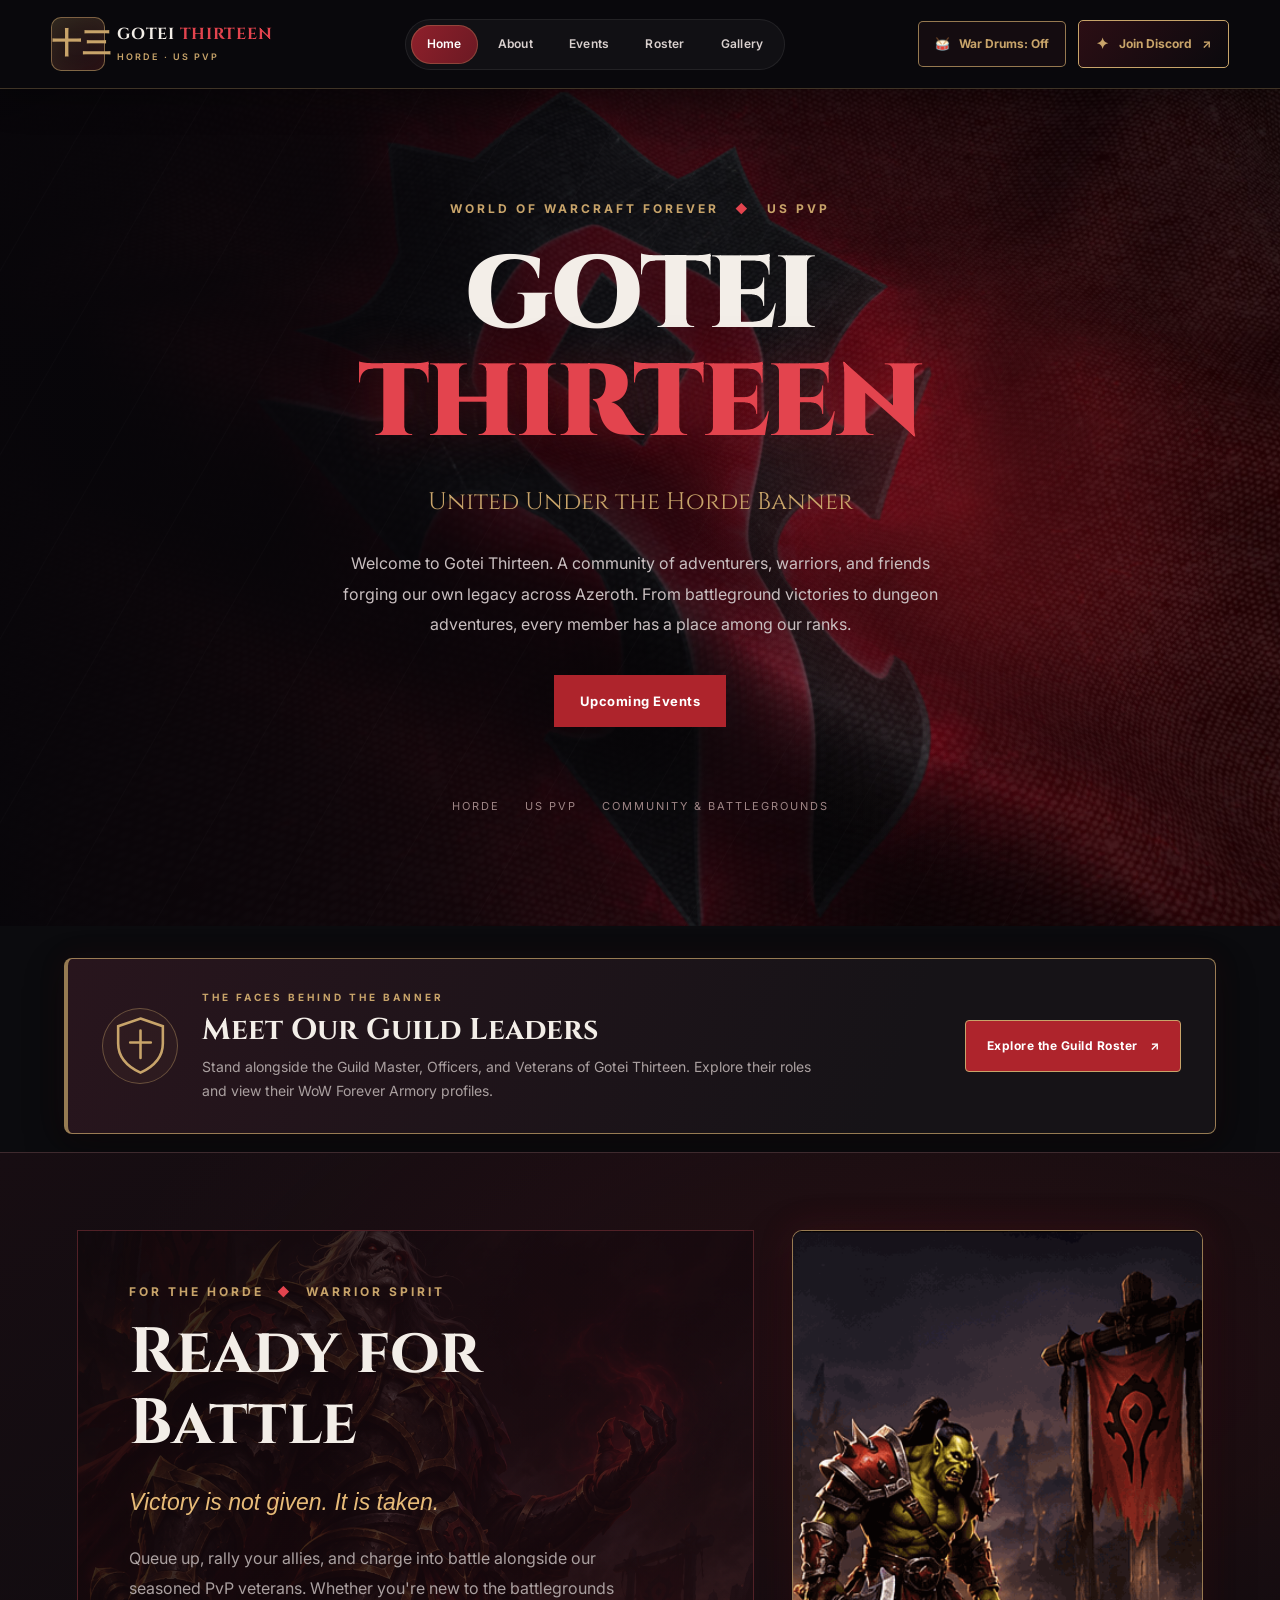
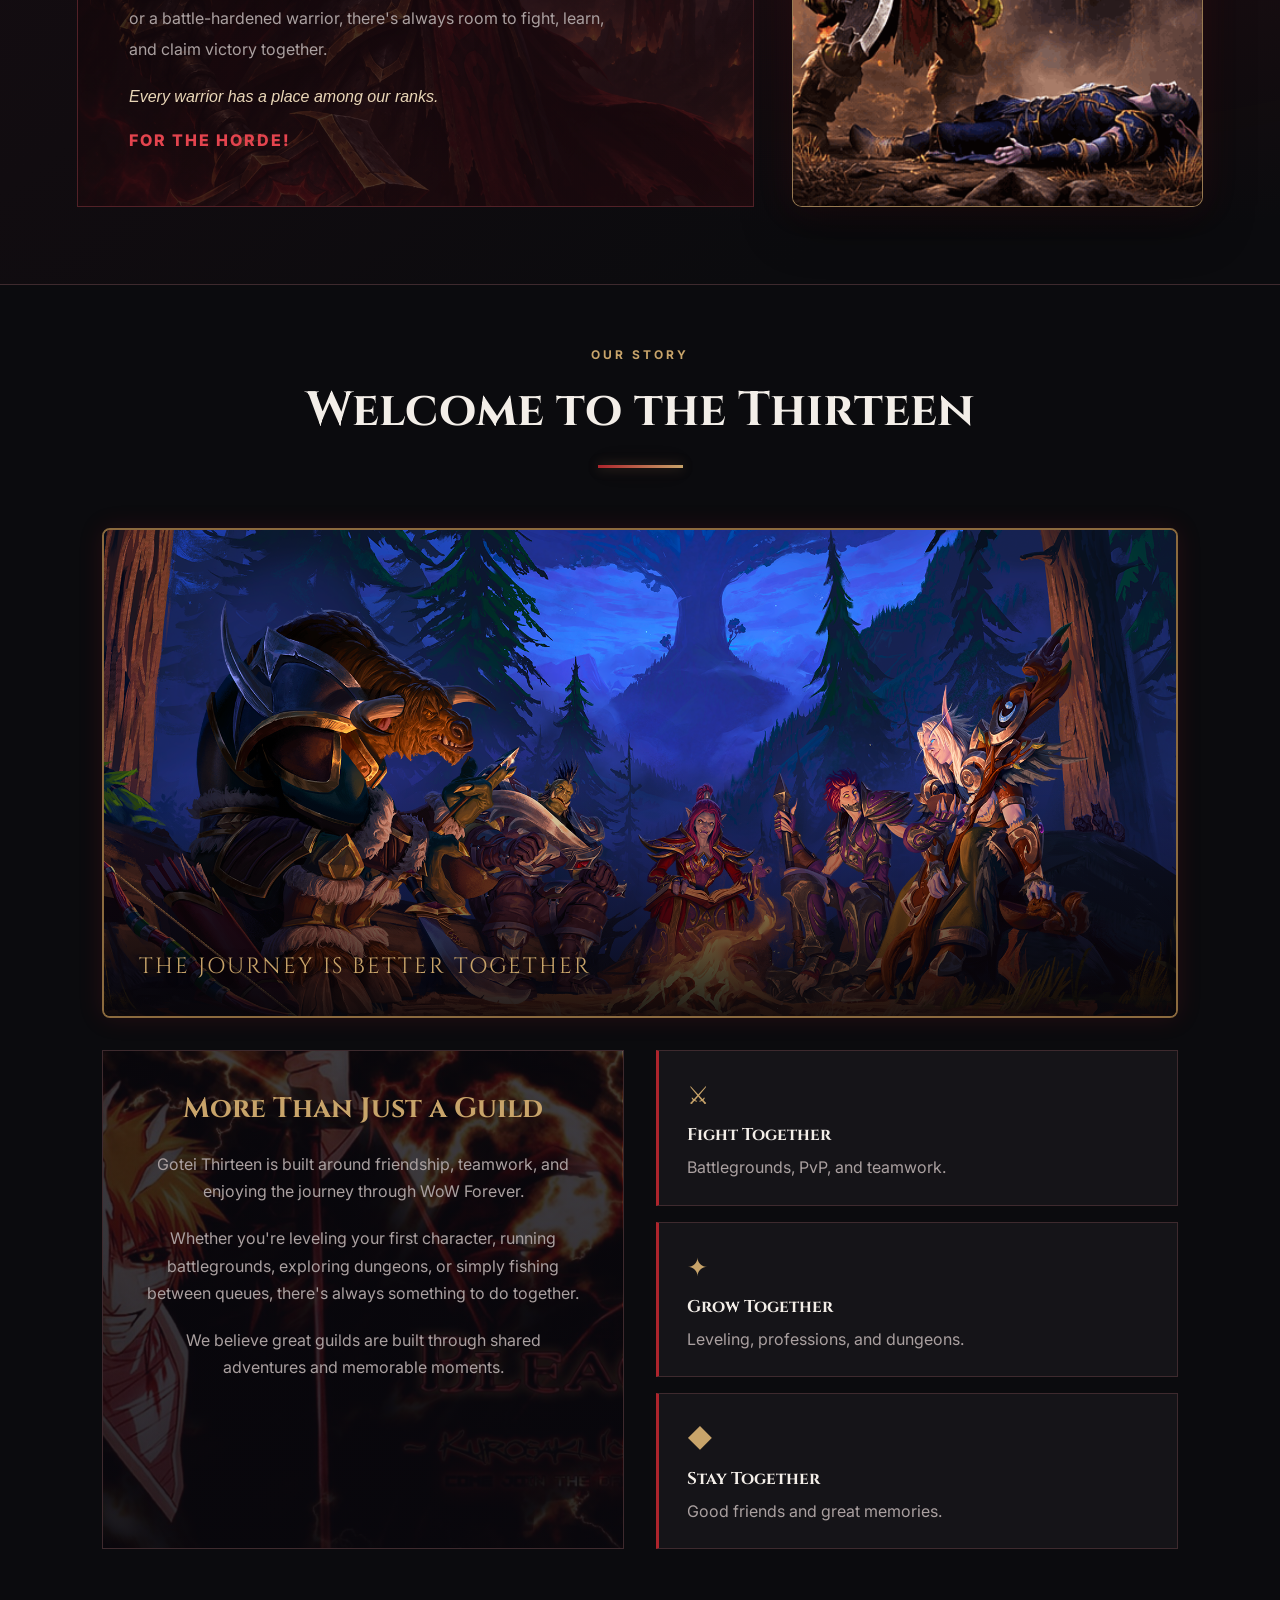
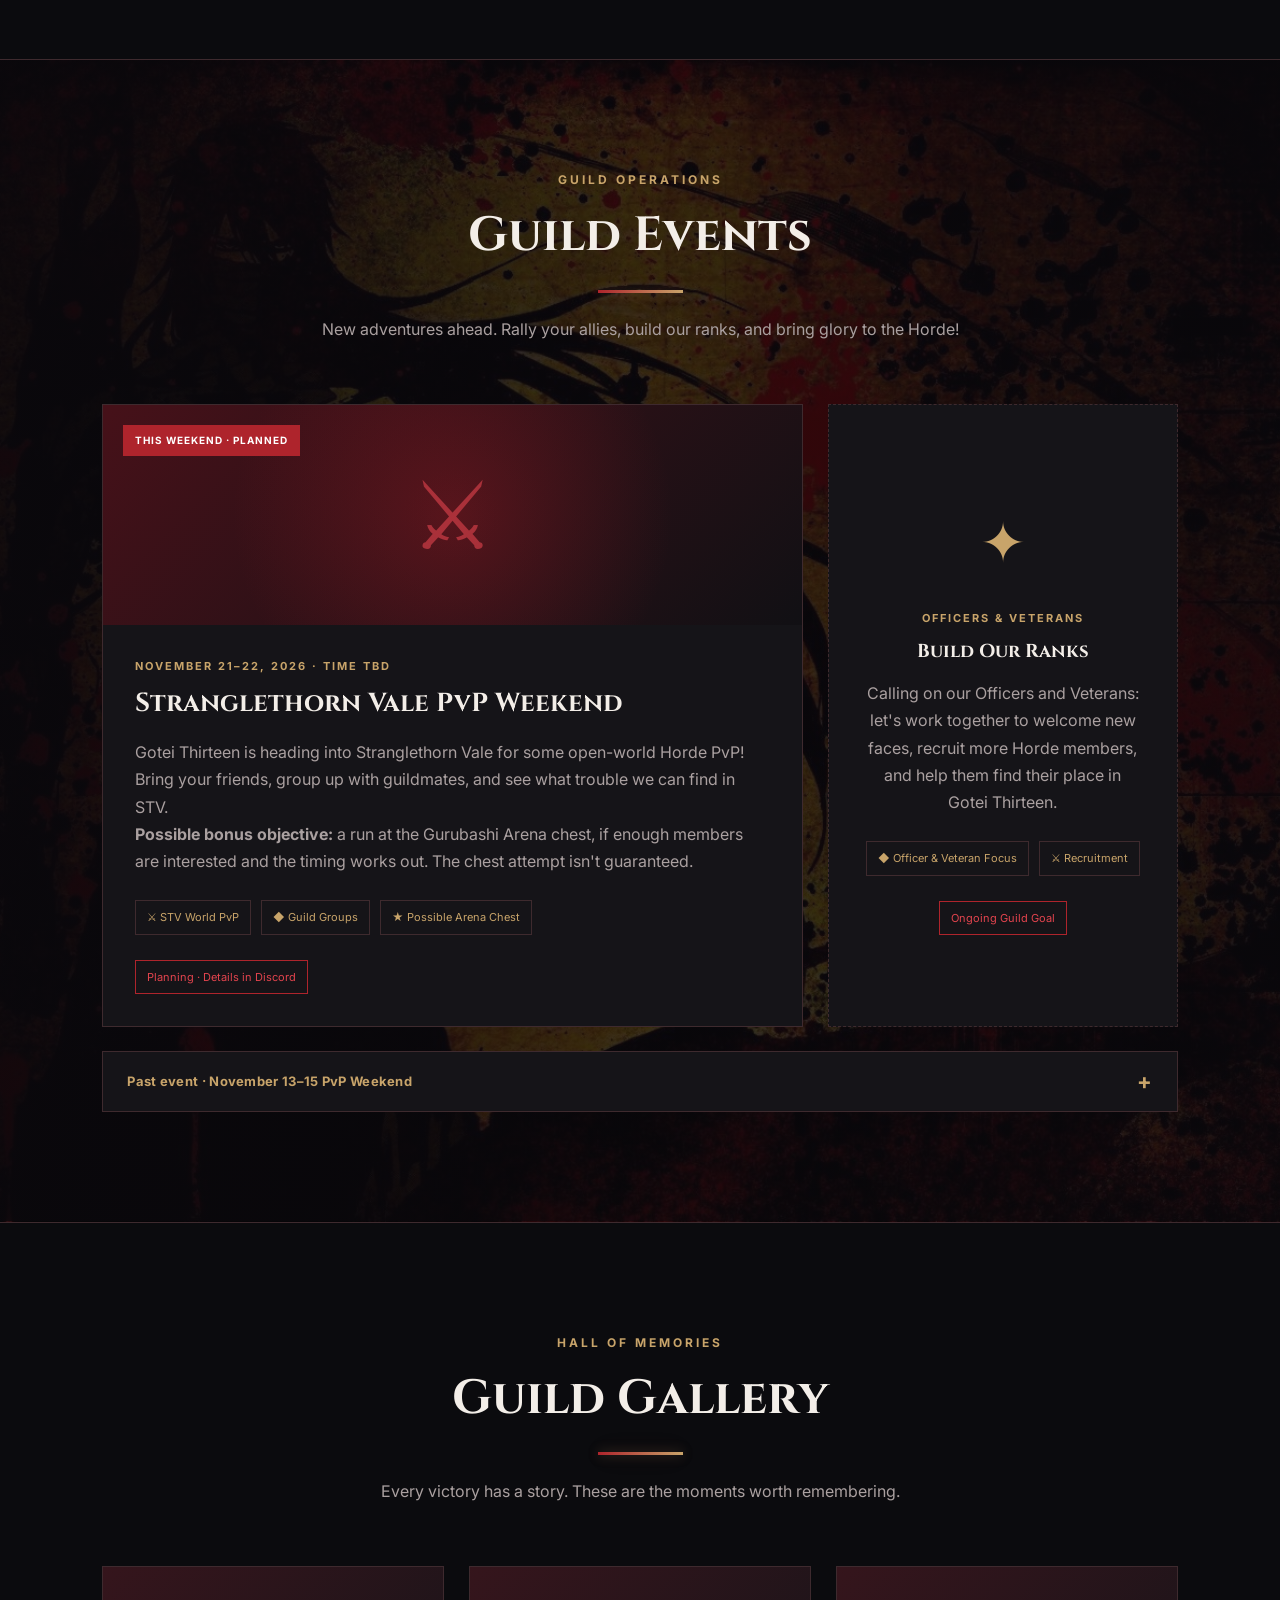
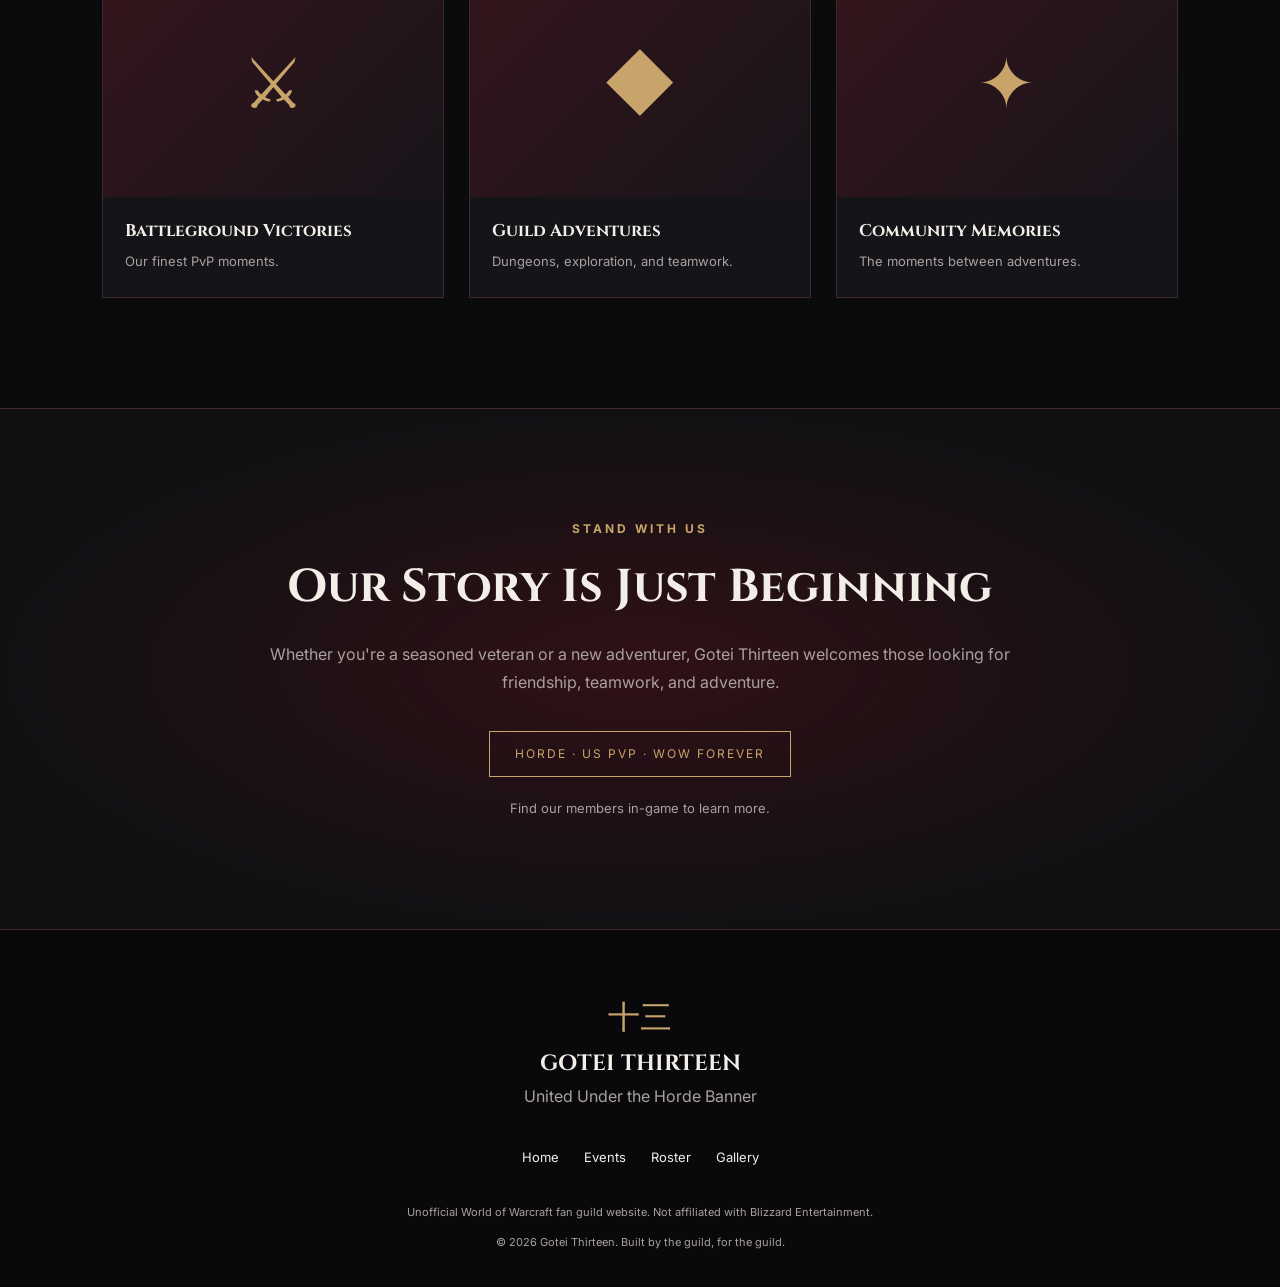
==== commit e2e80cfb: "Updated *war drums* + ud pally" ====
--- a/index.html
+++ b/index.html
@@ -45,11 +45,20 @@
                 <a href="roster.html">Roster</a>
                 <a href="#gallery">Gallery</a>
             </div>
-            <a href="https://discord.gg/TaR9vDCaCD" class="nav-button" target="_blank" rel="noopener noreferrer">
-                <span class="discord-mark" aria-hidden="true">✦</span> Join Discord <span aria-hidden="true">↗</span>
-            </a>
+            <div class="nav-utilities">
+                <button class="sound-toggle" id="sound-toggle" type="button" aria-pressed="false" aria-label="Toggle War Drums background music">
+                    <span class="sound-toggle-icon" aria-hidden="true">🥁</span>
+                    <span class="sound-toggle-text">War Drums: Off</span>
+                </button>
+                <a href="https://discord.gg/TaR9vDCaCD" class="nav-button" target="_blank" rel="noopener noreferrer">
+                    <span class="discord-mark" aria-hidden="true">✦</span> Join Discord <span aria-hidden="true">↗</span>
+                </a>
+            </div>
         </nav>
     </header>
+    <audio id="war-drums-audio" loop preload="none">
+        <source src="assets/audio/war-drums-amaksi.mp3" type="audio/mpeg">
+    </audio>
 
     <main>
 
@@ -114,12 +123,6 @@
                     <a href="#events" class="button button-primary">
 
                         Upcoming Events
-
-                    </a>
-
-                    <a href="#about" class="button button-outline">
-
-                        Discover Our Story
 
                     </a>
 
@@ -165,10 +168,26 @@
                 <div class="orc-showcase-copy">
                     <p class="eyebrow">FOR THE HORDE <span aria-hidden="true">◆</span> WARRIOR SPIRIT</p>
                     <h2 id="orc-showcase-title">Ready for Battle</h2>
-                    <p>
-                        An orc warrior charges into battle against a Night Elf.
-                        One Guild. One Goal. Bring Glory to the Horde!
-                    </p>
+                    
+                    
+<p class="battle-tagline">
+    Victory is not given. It is taken.
+</p>
+
+<p>
+    Queue up, rally your allies, and charge into battle
+    alongside our seasoned PvP veterans. Whether you're new
+    to the battlegrounds or a battle-hardened warrior,
+    there's always room to fight, learn, and claim
+    victory together.
+</p>
+
+<p class="battle-closing">
+    Every warrior has a place among our ranks.
+    <strong>FOR THE HORDE!</strong>
+</p>
+
+                    
                 </div>
                 <div class="orc-artwork-frame">
                     <img class="orc-battle-animation"
--- a/style.css
+++ b/style.css
@@ -1317,3 +1317,104 @@
     .orc-artwork-frame .orc-battle-animation { display: none; }
     .orc-artwork-frame .orc-battle-still { display: block; }
 }
+
+
+/* ===================================================
+   GOTEI THIRTEEN — WAR DRUMS / UNDEAD PALADIN PATCH
+   Built on the original polished navbar + guild styles.
+   Only additions below; existing components kept intact.
+=================================================== */
+
+/* Allow the new sound toggle to sit beside Join Discord. */
+.navbar { max-width: 1700px; }
+.nav-utilities { display:flex; align-items:center; gap:12px; flex:0 0 auto; }
+.sound-toggle {
+    display:inline-flex; align-items:center; justify-content:center; gap:9px;
+    min-height:46px; padding:10px 16px; border:1px solid rgba(200,164,106,.72);
+    border-radius:5px; background:rgba(22,14,18,.92); color:var(--gold);
+    font:700 12px/1.4 'Inter',sans-serif; white-space:nowrap; cursor:pointer;
+    transition:background .2s ease,transform .2s ease,border-color .2s ease;
+}
+.sound-toggle:hover { background:#3a1820; transform:translateY(-2px); }
+.sound-toggle.is-playing { background:#811b28; color:#fff; border-color:var(--gold); }
+.sound-toggle:focus-visible { outline:2px solid var(--gold); outline-offset:3px; }
+/* The old nav button's mobile margin doesn't need to separate it from the new toggle. */
+.nav-utilities .nav-button { margin-left:0; }
+
+/* The original hero styles (centered title, compact leadership panel)
+   above remain authoritative. Explicitly preserve a centered single CTA. */
+.hero { justify-content:center; text-align:center; }
+.hero-content, .hero-description { margin-left:auto; margin-right:auto; }
+.hero-actions, .hero-meta { justify-content:center; }
+
+/* Background art on the LEFT side of the already-existing Orc showcase. */
+.orc-showcase-copy {
+    position:relative;
+    isolation:isolate;
+    overflow:hidden;
+    padding:clamp(35px,4vw,62px);
+    border:1px solid rgba(137,53,58,.54);
+    background:#110c11;
+    min-height:545px;
+    display:flex;
+    flex-direction:column;
+    justify-content:center;
+}
+.orc-showcase-copy::before {
+    content:"";
+    position:absolute;
+    inset:0;
+    z-index:-1;
+    background:
+        linear-gradient(115deg,rgba(15,7,11,.86),rgba(24,8,14,.77) 60%,rgba(24,8,14,.67)),
+        url("assets/images/undead-paladin-bg.png") center/cover no-repeat;
+}
+/* Preserve the dramatic larger Orc vs Night Elf panel from your latest preview. */
+.orc-showcase-inner {
+    width:min(100%,1500px);
+    grid-template-columns:minmax(0,1.35fr) minmax(310px,.82fr);
+    gap:clamp(22px,3vw,42px);
+    align-items:stretch;
+}
+.orc-artwork-frame {
+    display:flex;
+    width:100%;
+    max-width:560px;
+    height:auto;
+    margin:0 auto;
+}
+.orc-artwork-frame .orc-battle-animation,
+.orc-artwork-frame .orc-battle-still { width:100%; height:100%; object-fit:cover; }
+/* Text styles for the new recruitment message, without changing other paragraphs. */
+.orc-showcase-copy > .battle-tagline {
+    color:#e7bb78; font-style:italic; font-size:clamp(19px,2vw,23px);
+    margin-bottom:18px; line-height:1.5;
+}
+.orc-showcase-copy > .battle-closing {
+    margin-top:18px; font-style:italic; color:#e9d6b7;
+}
+.orc-showcase-copy .battle-closing strong {
+    display:block; margin-top:12px; color:var(--red-bright);
+    font-style:normal; font-weight:800; letter-spacing:2px;
+}
+@media(max-width:1240px) {
+    .navbar { flex-wrap:wrap; justify-content:center; }
+    .nav-utilities { margin-left:auto; }
+    .nav-links { order:3; width:100%; justify-content:center; }
+}
+@media(max-width:800px) {
+    .orc-showcase-inner { grid-template-columns:1fr; }
+    .orc-showcase-copy { min-height:400px; text-align:center; }
+    .orc-showcase-copy > p { margin-inline:auto; }
+    .orc-artwork-frame { max-width:480px; }
+}
+@media(max-width:620px) {
+    .nav-utilities { justify-content:center; flex-wrap:wrap; margin:0 auto; }
+    .sound-toggle { padding:9px 12px; min-height:40px; font-size:11px; }
+    .nav-utilities .nav-button { min-height:40px; }
+    .orc-showcase-copy { padding:42px 24px; }
+}
+@media(prefers-reduced-motion:reduce) {
+    .sound-toggle { transition:none; }
+    .sound-toggle:hover { transform:none; }
+}
